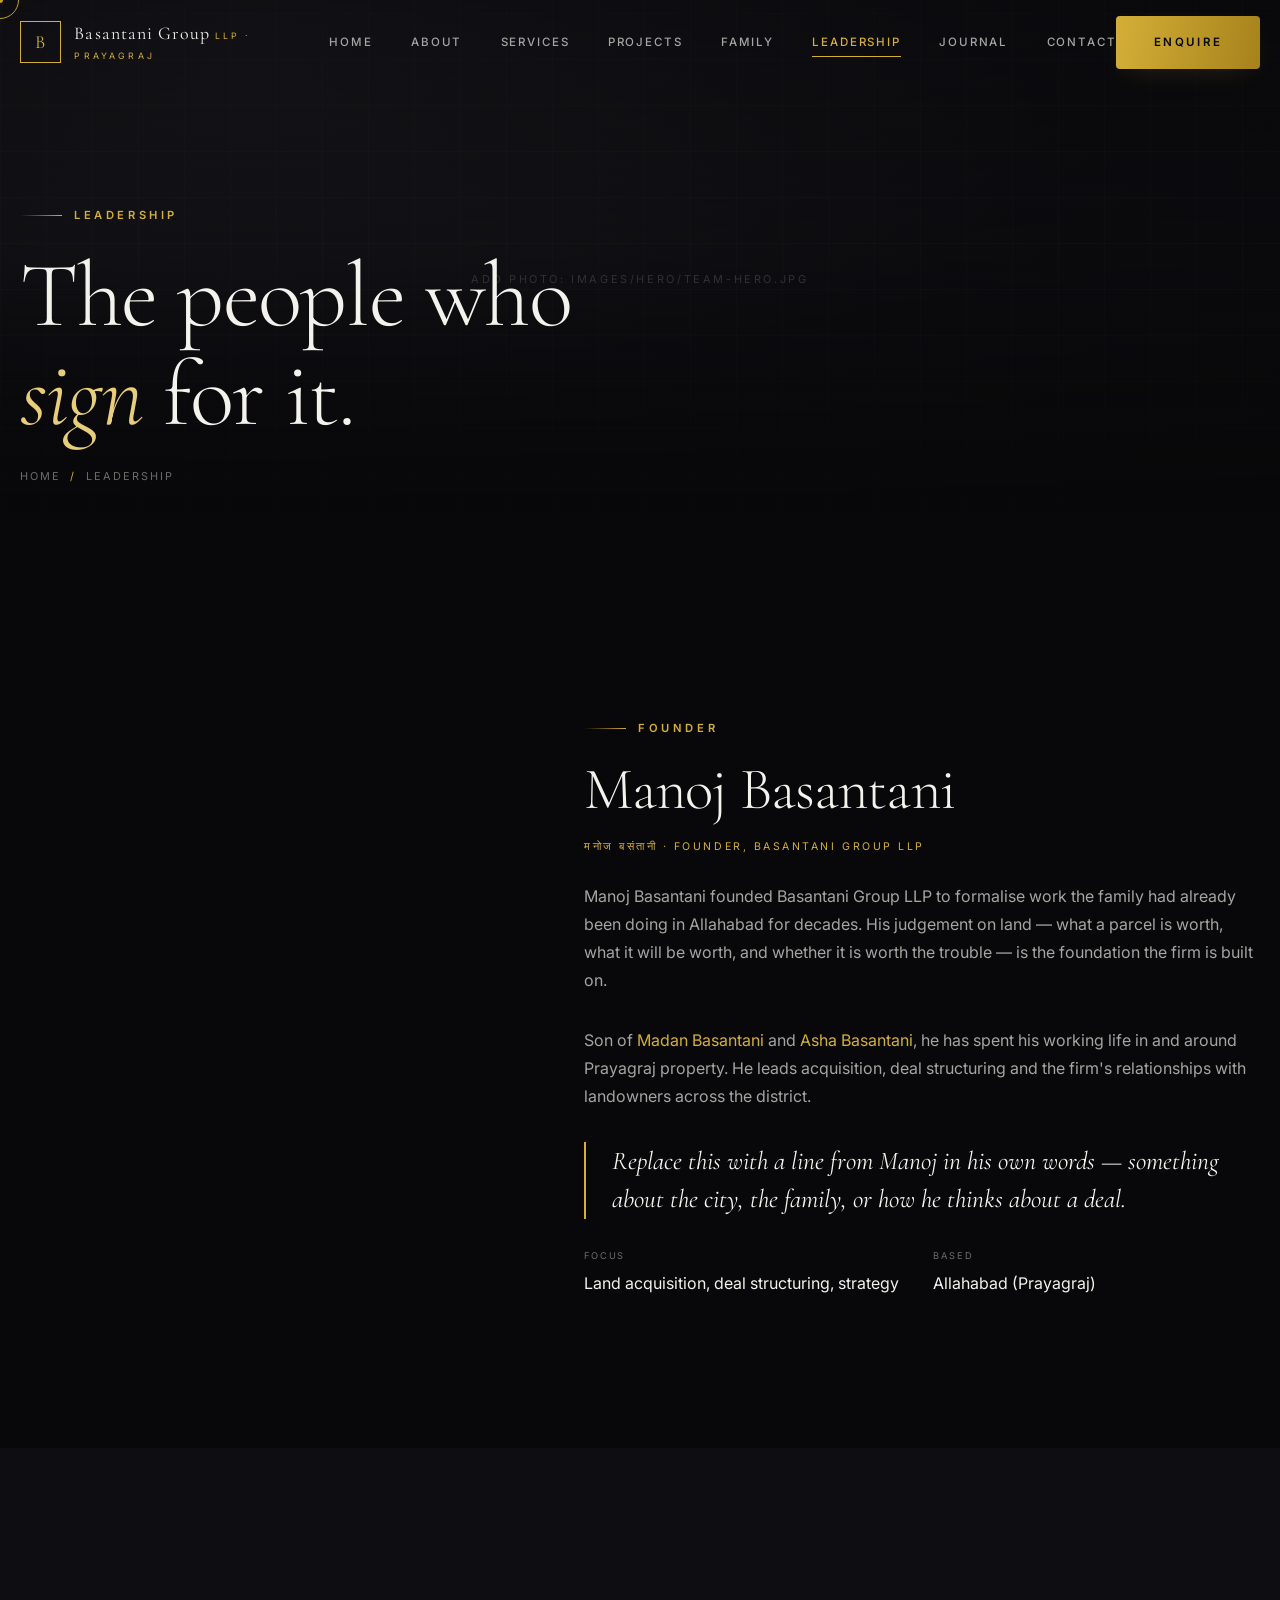
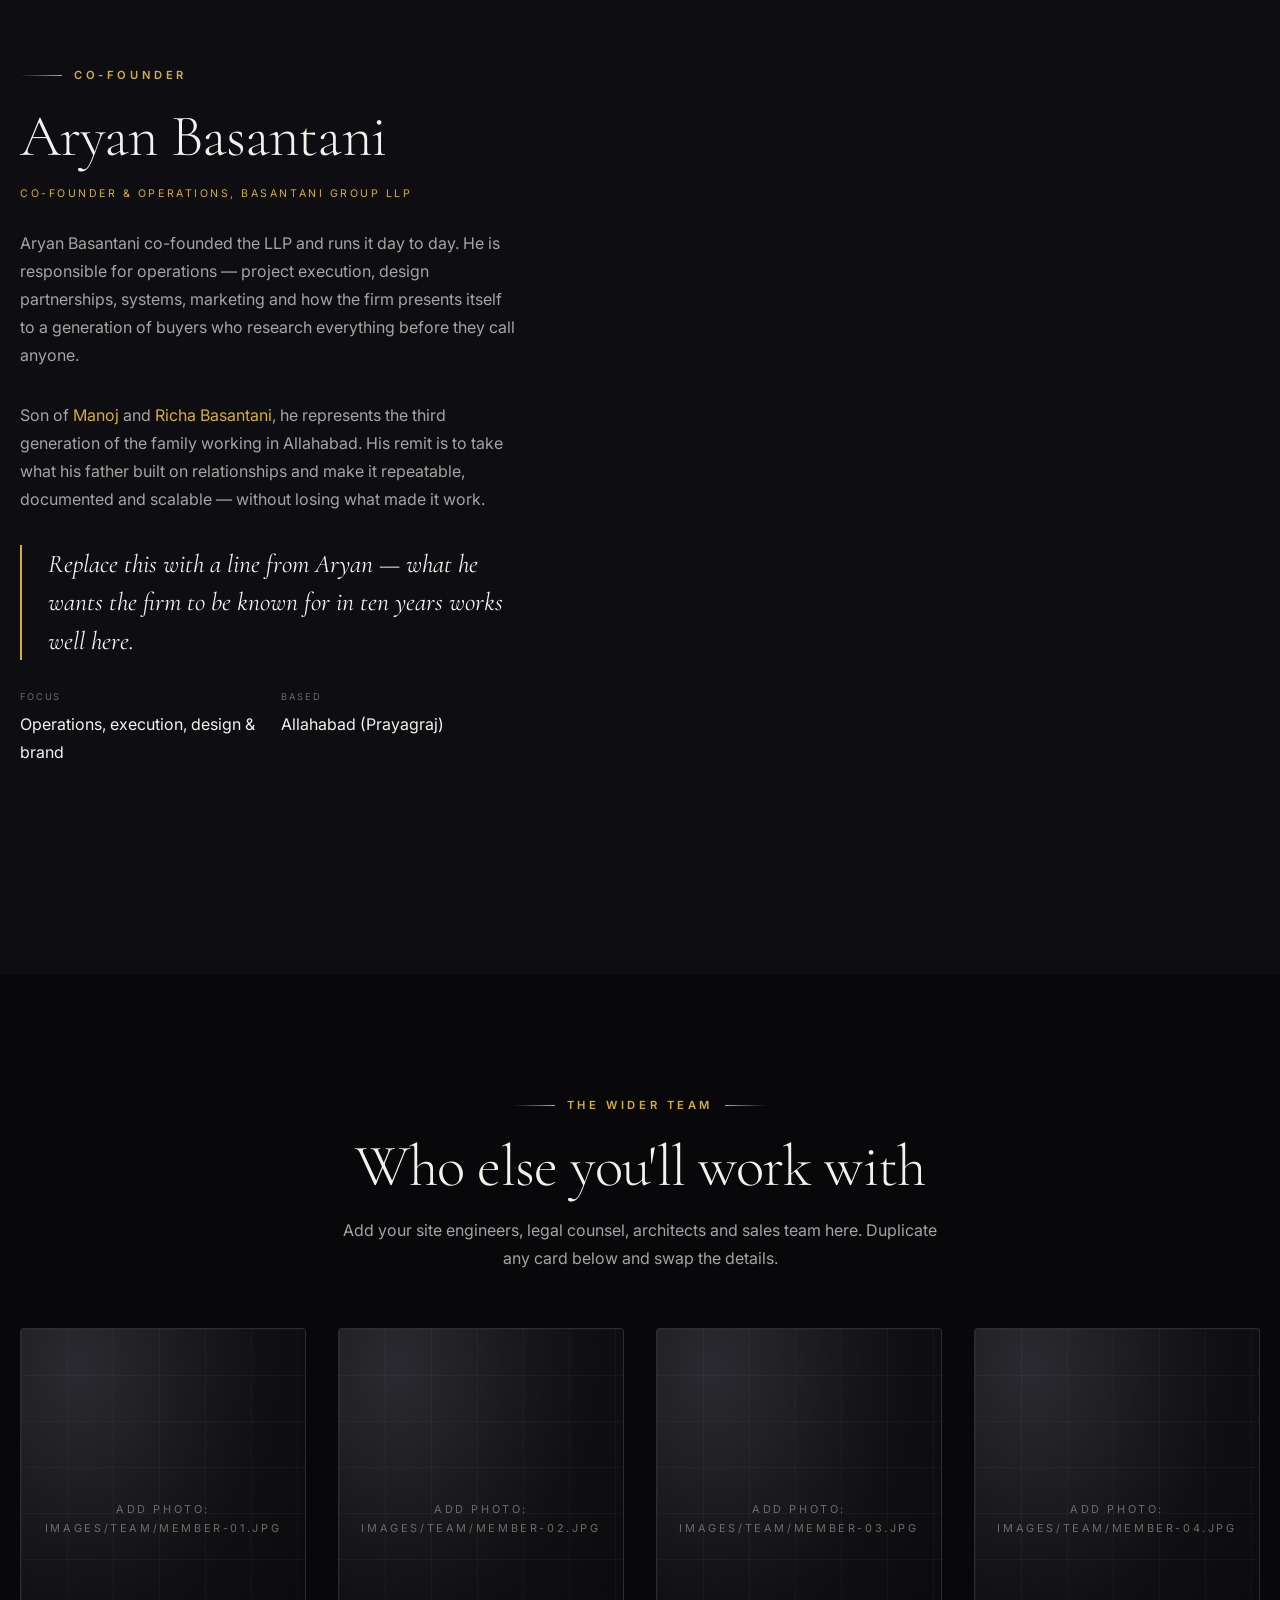
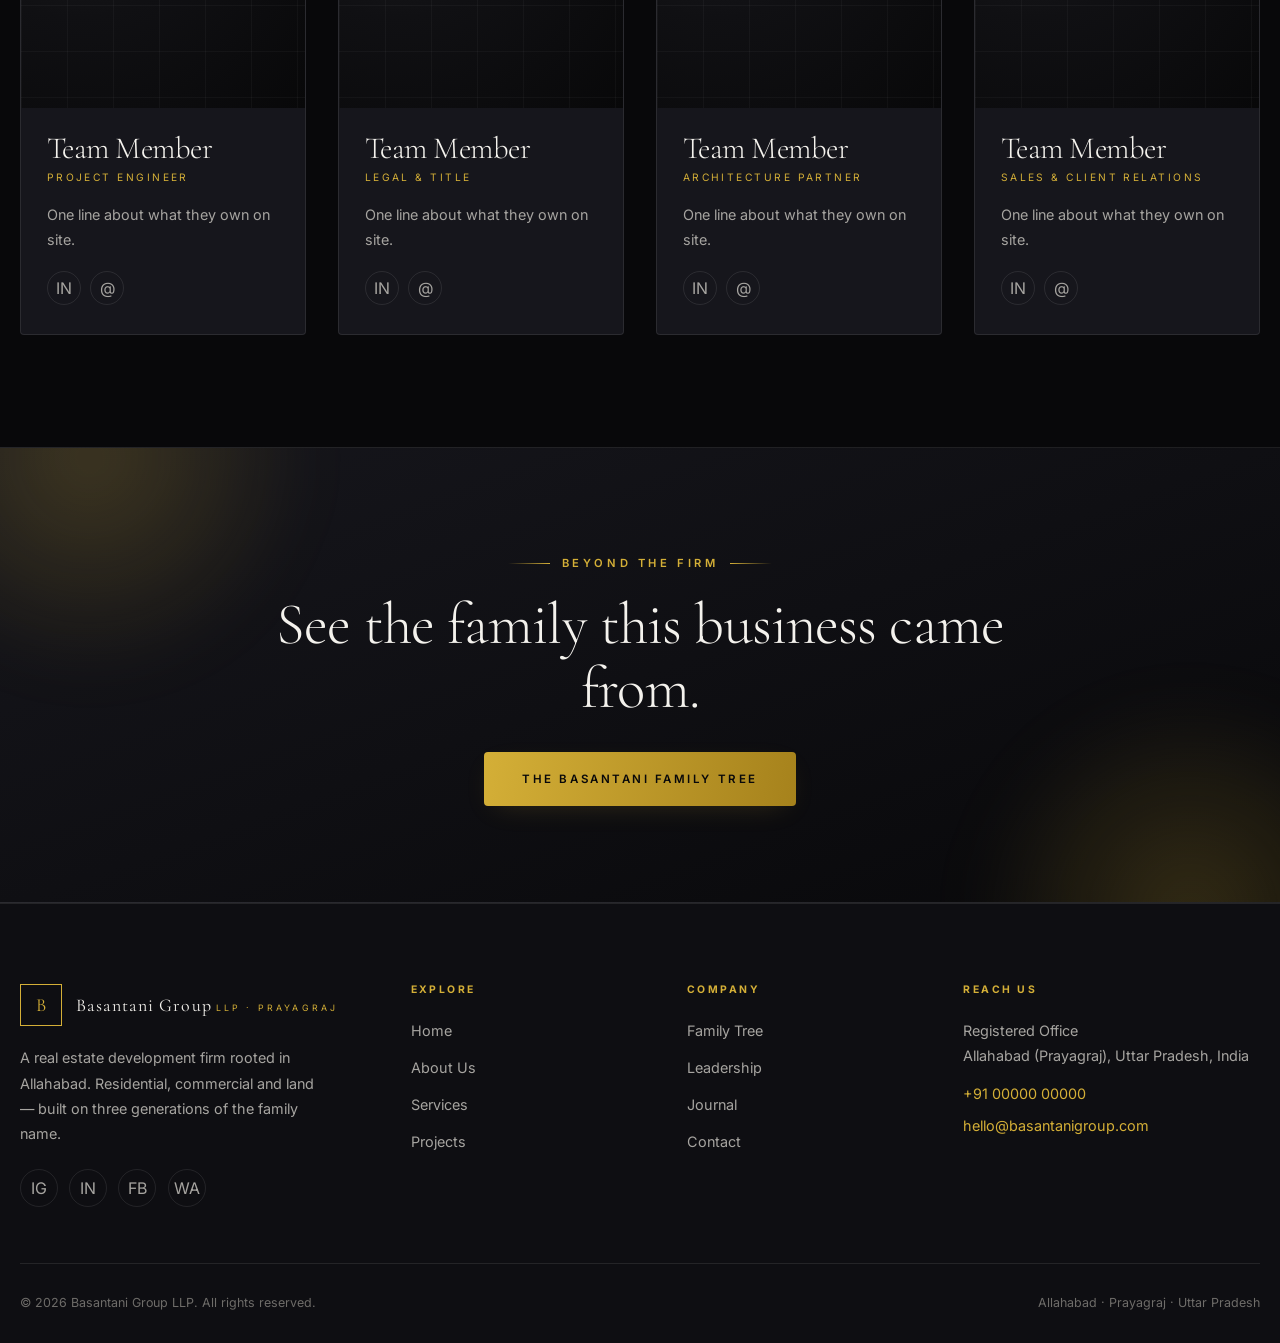
==== team.html @ 810802f4 "Basantani Group LLP website — initial build 8 pages (home, about, services, projects, family tree, l" ====
<!DOCTYPE html>
<html lang="en">
<head>
<meta charset="UTF-8">
<meta name="viewport" content="width=device-width, initial-scale=1.0">
<title>Leadership — Basantani Group LLP</title>
<meta name="description" content="Manoj Basantani, Founder, and Aryan Basantani, Co-Founder, lead Basantani Group LLP in Allahabad (Prayagraj).">
<link rel="preconnect" href="https://fonts.googleapis.com">
<link rel="preconnect" href="https://fonts.gstatic.com" crossorigin>
<link href="https://fonts.googleapis.com/css2?family=Cormorant+Garamond:ital,wght@0,300;0,400;0,500;1,300;1,400&family=Inter:wght@300;400;500;600;700&display=swap" rel="stylesheet">
<link rel="stylesheet" href="css/style.css">
<script src="js/img-fallback.js"></script>
</head>
<body>

<div id="preloader">
  <div class="preloader-inner">
    <div class="preloader-mark">BASANTANI</div>
    <div class="preloader-bar"><span></span></div>
    <div class="preloader-pct">000</div>
  </div>
</div>

<div id="scroll-progress"></div>

<header class="nav">
  <div class="nav-inner">
    <a href="index.html" class="logo">
      <span class="logo-mark">B</span>
      <span class="logo-text">
        <span class="logo-name">Basantani Group</span>
        <span class="logo-sub">LLP &middot; Prayagraj</span>
      </span>
    </a>
    <nav class="nav-links">
      <a href="index.html">Home</a>
      <a href="about.html">About</a>
      <a href="services.html">Services</a>
      <a href="projects.html">Projects</a>
      <a href="family.html">Family</a>
      <a href="team.html">Leadership</a>
      <a href="journal.html">Journal</a>
      <a href="contact.html">Contact</a>
    </nav>
    <a href="contact.html" class="btn btn-primary nav-cta">Enquire</a>
    <div class="burger" aria-label="Menu"><span></span><span></span><span></span></div>
  </div>
</header>

<div class="mobile-menu">
  <a href="index.html">Home</a>
  <a href="about.html">About</a>
  <a href="services.html">Services</a>
  <a href="projects.html">Projects</a>
  <a href="family.html">Family</a>
  <a href="team.html">Leadership</a>
  <a href="journal.html">Journal</a>
  <a href="contact.html">Contact</a>
  <div class="mm-contact">+91 00000 00000</div>
</div>

<main>

<section class="page-hero">
  <div class="hero-bg" data-parallax="0.16">
    <img src="images/hero/team-hero.jpg" alt="Basantani Group leadership" onerror="imgFallback(this)">
  </div>
  <div class="hero-overlay"></div>
  <div class="page-hero-content">
    <span class="eyebrow">Leadership</span>
    <h1>The people who<br><span class="serif-italic">sign</span> for it.</h1>
    <div class="breadcrumb">
      <a href="index.html">Home</a><span class="sep">/</span><span>Leadership</span>
    </div>
  </div>
</section>

<!-- ======================= FOUNDER — MANOJ ======================= -->
<section class="section">
  <div class="container">
    <div class="leader">
      <div class="leader-media" data-reveal="mask">
        <img src="images/team/manoj-basantani.jpg" alt="Manoj Basantani, Founder" onerror="imgFallback(this)">
      </div>
      <div data-reveal="right">
        <span class="eyebrow">Founder</span>
        <h2 class="mb-sm">Manoj Basantani</h2>
        <p style="font-size:0.66rem;letter-spacing:0.24em;text-transform:uppercase;color:var(--gold);margin-bottom:1.6rem;">
          मनोज बसंतानी &middot; Founder, Basantani Group LLP
        </p>

        <p class="mb-md">
          Manoj Basantani founded Basantani Group LLP to formalise work the family had
          already been doing in Allahabad for decades. His judgement on land — what a
          parcel is worth, what it will be worth, and whether it is worth the trouble —
          is the foundation the firm is built on.
        </p>
        <p class="mb-md">
          Son of <span class="gold">Madan Basantani</span> and
          <span class="gold">Asha Basantani</span>, he has spent his working life in
          and around Prayagraj property. He leads acquisition, deal structuring and the
          firm's relationships with landowners across the district.
        </p>

        <blockquote class="leader-quote">
          Replace this with a line from Manoj in his own words — something about the
          city, the family, or how he thinks about a deal.
        </blockquote>

        <div class="grid grid-2" style="gap:1.4rem;">
          <div>
            <span class="k" style="display:block;font-size:0.58rem;letter-spacing:0.2em;text-transform:uppercase;color:var(--text-dim);margin-bottom:0.3rem;">Focus</span>
            <span style="color:var(--text);">Land acquisition, deal structuring, strategy</span>
          </div>
          <div>
            <span class="k" style="display:block;font-size:0.58rem;letter-spacing:0.2em;text-transform:uppercase;color:var(--text-dim);margin-bottom:0.3rem;">Based</span>
            <span style="color:var(--text);">Allahabad (Prayagraj)</span>
          </div>
        </div>
      </div>
    </div>
  </div>
</section>

<!-- ======================= CO-FOUNDER — ARYAN ======================= -->
<section class="section section-alt">
  <div class="container">
    <div class="leader reverse">
      <div class="leader-media" data-reveal="mask">
        <img src="images/team/aryan-basantani.jpg" alt="Aryan Basantani, Co-Founder" onerror="imgFallback(this)">
      </div>
      <div data-reveal="left">
        <span class="eyebrow">Co-Founder</span>
        <h2 class="mb-sm">Aryan Basantani</h2>
        <p style="font-size:0.66rem;letter-spacing:0.24em;text-transform:uppercase;color:var(--gold);margin-bottom:1.6rem;">
          Co-Founder &amp; Operations, Basantani Group LLP
        </p>

        <p class="mb-md">
          Aryan Basantani co-founded the LLP and runs it day to day. He is responsible
          for operations — project execution, design partnerships, systems, marketing
          and how the firm presents itself to a generation of buyers who research
          everything before they call anyone.
        </p>
        <p class="mb-md">
          Son of <span class="gold">Manoj</span> and <span class="gold">Richa
          Basantani</span>, he represents the third generation of the family working in
          Allahabad. His remit is to take what his father built on relationships and
          make it repeatable, documented and scalable — without losing what made it
          work.
        </p>

        <blockquote class="leader-quote">
          Replace this with a line from Aryan — what he wants the firm to be known for
          in ten years works well here.
        </blockquote>

        <div class="grid grid-2" style="gap:1.4rem;">
          <div>
            <span class="k" style="display:block;font-size:0.58rem;letter-spacing:0.2em;text-transform:uppercase;color:var(--text-dim);margin-bottom:0.3rem;">Focus</span>
            <span style="color:var(--text);">Operations, execution, design &amp; brand</span>
          </div>
          <div>
            <span class="k" style="display:block;font-size:0.58rem;letter-spacing:0.2em;text-transform:uppercase;color:var(--text-dim);margin-bottom:0.3rem;">Based</span>
            <span style="color:var(--text);">Allahabad (Prayagraj)</span>
          </div>
        </div>
      </div>
    </div>
  </div>
</section>

<!-- ======================= EXTENDED TEAM ======================= -->
<section class="section">
  <div class="container">
    <div class="section-head center" data-reveal>
      <span class="eyebrow center">The Wider Team</span>
      <h2>Who else you'll work with</h2>
      <p>
        Add your site engineers, legal counsel, architects and sales team here. Duplicate
        any card below and swap the details.
      </p>
    </div>

    <div class="grid grid-4" data-stagger>

      <div class="team-card">
        <div class="team-media">
          <img src="images/team/member-01.jpg" alt="Team member" onerror="imgFallback(this)">
        </div>
        <div class="team-body">
          <h3>Team Member</h3>
          <div class="team-role">Project Engineer</div>
          <p>One line about what they own on site.</p>
          <div class="team-social"><a href="#">IN</a><a href="#">@</a></div>
        </div>
      </div>

      <div class="team-card">
        <div class="team-media">
          <img src="images/team/member-02.jpg" alt="Team member" onerror="imgFallback(this)">
        </div>
        <div class="team-body">
          <h3>Team Member</h3>
          <div class="team-role">Legal &amp; Title</div>
          <p>One line about what they own on site.</p>
          <div class="team-social"><a href="#">IN</a><a href="#">@</a></div>
        </div>
      </div>

      <div class="team-card">
        <div class="team-media">
          <img src="images/team/member-03.jpg" alt="Team member" onerror="imgFallback(this)">
        </div>
        <div class="team-body">
          <h3>Team Member</h3>
          <div class="team-role">Architecture Partner</div>
          <p>One line about what they own on site.</p>
          <div class="team-social"><a href="#">IN</a><a href="#">@</a></div>
        </div>
      </div>

      <div class="team-card">
        <div class="team-media">
          <img src="images/team/member-04.jpg" alt="Team member" onerror="imgFallback(this)">
        </div>
        <div class="team-body">
          <h3>Team Member</h3>
          <div class="team-role">Sales &amp; Client Relations</div>
          <p>One line about what they own on site.</p>
          <div class="team-social"><a href="#">IN</a><a href="#">@</a></div>
        </div>
      </div>

    </div>
  </div>
</section>

<section class="cta-band">
  <div class="container" data-reveal>
    <span class="eyebrow center">Beyond the Firm</span>
    <h2 class="maxw-780 mx-auto mb-md">See the family this business came from.</h2>
    <a href="family.html" class="btn btn-primary">The Basantani Family Tree</a>
  </div>
</section>

</main>

<footer class="footer">
  <div class="container">
    <div class="footer-grid">
      <div>
        <a href="index.html" class="logo mb-sm">
          <span class="logo-mark">B</span>
          <span class="logo-text">
            <span class="logo-name">Basantani Group</span>
            <span class="logo-sub">LLP &middot; Prayagraj</span>
          </span>
        </a>
        <p style="margin-top:1.2rem;max-width:34ch;">
          A real estate development firm rooted in Allahabad. Residential, commercial
          and land — built on three generations of the family name.
        </p>
        <div class="footer-socials">
          <a href="#" aria-label="Instagram">IG</a>
          <a href="#" aria-label="LinkedIn">IN</a>
          <a href="#" aria-label="Facebook">FB</a>
          <a href="#" aria-label="WhatsApp">WA</a>
        </div>
      </div>
      <div>
        <h5>Explore</h5>
        <div class="footer-links">
          <a href="index.html">Home</a>
          <a href="about.html">About Us</a>
          <a href="services.html">Services</a>
          <a href="projects.html">Projects</a>
        </div>
      </div>
      <div>
        <h5>Company</h5>
        <div class="footer-links">
          <a href="family.html">Family Tree</a>
          <a href="team.html">Leadership</a>
          <a href="journal.html">Journal</a>
          <a href="contact.html">Contact</a>
        </div>
      </div>
      <div>
        <h5>Reach Us</h5>
        <p style="margin-bottom:0.8rem;">
          Registered Office<br>
          Allahabad (Prayagraj), Uttar Pradesh, India
        </p>
        <p style="margin-bottom:0.4rem;"><a href="tel:+910000000000" class="gold">+91 00000 00000</a></p>
        <p><a href="mailto:hello@basantanigroup.com" class="gold">hello@basantanigroup.com</a></p>
      </div>
    </div>
    <div class="footer-bottom">
      <span>&copy; <span class="year">2026</span> Basantani Group LLP. All rights reserved.</span>
      <span>Allahabad &middot; Prayagraj &middot; Uttar Pradesh</span>
    </div>
  </div>
</footer>

<div id="to-top" aria-label="Back to top">&uarr;</div>
<script src="js/main.js"></script>
</body>
</html>
---- css/style.css ----
/* ==========================================================================
   BASANTANI GROUP LLP — Master Stylesheet
   Design language: Luxury dark + gold
   Author: built for Aryan Basantani
   --------------------------------------------------------------------------
   TABLE OF CONTENTS
   01. Design tokens (colours, type, spacing)
   02. Reset & base
   03. Typography
   04. Utility & layout helpers
   05. Buttons & links
   06. Preloader
   07. Cursor
   08. Scroll progress bar
   09. Navigation
   10. Hero sections
   11. Section headers
   12. Cards (project / service / value / blog)
   13. Stats & counters
   14. Timeline
   15. Team
   16. Family tree
   17. Testimonials
   18. Marquee
   19. Contact & forms
   20. Footer
   21. Lightbox
   22. Scroll reveal animations
   23. Keyframes
   24. Responsive
   ========================================================================== */

/* ==========================================================================
   01. DESIGN TOKENS
   Change these values to re-skin the entire website at once.
   ========================================================================== */
:root {
  /* Core palette */
  --ink:            #08080A;   /* deepest background */
  --ink-2:          #0E0E12;   /* alternating section background */
  --surface:        #16161C;   /* card background */
  --surface-2:      #1F1F27;   /* raised card background */
  --line:           rgba(255, 255, 255, 0.09);
  --line-strong:    rgba(212, 175, 55, 0.35);

  /* Gold accent ramp */
  --gold:           #D4AF37;
  --gold-soft:      #E8CE7A;
  --gold-deep:      #A6821C;
  --gold-glow:      rgba(212, 175, 55, 0.22);

  /* Text */
  --text:           #F4F2ED;
  --text-muted:     #A6A4A0;
  --text-dim:       #6E6C69;

  /* Type */
  --font-display: 'Cormorant Garamond', 'Playfair Display', Georgia, serif;
  --font-body:    'Inter', 'Helvetica Neue', Arial, sans-serif;

  /* Spacing scale */
  --space-xs: 0.5rem;
  --space-sm: 1rem;
  --space-md: 2rem;
  --space-lg: 4rem;
  --space-xl: 7rem;

  /* Layout */
  --container: 1280px;
  --radius: 4px;
  --radius-lg: 10px;

  /* Motion */
  --ease: cubic-bezier(0.22, 1, 0.36, 1);
  --ease-in-out: cubic-bezier(0.65, 0, 0.35, 1);
  --dur: 0.6s;

  --nav-h: 86px;
}

/* ==========================================================================
   02. RESET & BASE
   ========================================================================== */
*,
*::before,
*::after { box-sizing: border-box; }

* { margin: 0; padding: 0; }

html {
  scroll-behavior: smooth;
  -webkit-text-size-adjust: 100%;
}

body {
  background: var(--ink);
  color: var(--text);
  font-family: var(--font-body);
  font-size: 16px;
  line-height: 1.75;
  font-weight: 400;
  overflow-x: hidden;
  -webkit-font-smoothing: antialiased;
  -moz-osx-font-smoothing: grayscale;
}

body.no-scroll { overflow: hidden; }

img,
picture,
video,
svg { display: block; max-width: 100%; }

ul, ol { list-style: none; }

a { color: inherit; text-decoration: none; }

button,
input,
textarea,
select {
  font: inherit;
  color: inherit;
  background: none;
  border: none;
  outline: none;
}

::selection {
  background: var(--gold);
  color: var(--ink);
}

/* Custom scrollbar */
::-webkit-scrollbar { width: 10px; }
::-webkit-scrollbar-track { background: var(--ink); }
::-webkit-scrollbar-thumb {
  background: linear-gradient(var(--gold-deep), var(--gold));
  border-radius: 10px;
}
::-webkit-scrollbar-thumb:hover { background: var(--gold-soft); }

/* ==========================================================================
   03. TYPOGRAPHY
   ========================================================================== */
h1, h2, h3, h4, h5 {
  font-family: var(--font-display);
  font-weight: 300;
  line-height: 1.08;
  letter-spacing: -0.015em;
}

h1 { font-size: clamp(2.9rem, 7.2vw, 6.4rem); }
h2 { font-size: clamp(2.2rem, 4.6vw, 4rem); }
h3 { font-size: clamp(1.5rem, 2.4vw, 2.1rem); }
h4 { font-size: clamp(1.15rem, 1.6vw, 1.4rem); }

p { color: var(--text-muted); }

.lead {
  font-size: clamp(1.05rem, 1.5vw, 1.3rem);
  line-height: 1.85;
  color: var(--text-muted);
}

.eyebrow {
  display: inline-flex;
  align-items: center;
  gap: 0.75rem;
  font-family: var(--font-body);
  font-size: 0.7rem;
  font-weight: 600;
  letter-spacing: 0.32em;
  text-transform: uppercase;
  color: var(--gold);
  margin-bottom: 1.25rem;
}

.eyebrow::before {
  content: '';
  width: 42px;
  height: 1px;
  background: linear-gradient(90deg, transparent, var(--gold));
}

.eyebrow.center::after {
  content: '';
  width: 42px;
  height: 1px;
  background: linear-gradient(90deg, var(--gold), transparent);
}

.gold { color: var(--gold); }

.serif-italic {
  font-family: var(--font-display);
  font-style: italic;
  color: var(--gold-soft);
}

/* Gold gradient text */
.text-gradient {
  background: linear-gradient(100deg, var(--gold-soft), var(--gold), var(--gold-deep));
  -webkit-background-clip: text;
  background-clip: text;
  -webkit-text-fill-color: transparent;
}

/* ==========================================================================
   04. UTILITY & LAYOUT
   ========================================================================== */
.container {
  width: min(100% - 2.5rem, var(--container));
  margin-inline: auto;
}

.container-wide {
  width: min(100% - 2.5rem, 1600px);
  margin-inline: auto;
}

.section { padding: var(--space-xl) 0; }
.section-sm { padding: var(--space-lg) 0; }
.section-alt { background: var(--ink-2); }

.text-center { text-align: center; }
.mx-auto { margin-inline: auto; }
.mb-sm { margin-bottom: var(--space-sm); }
.mb-md { margin-bottom: var(--space-md); }
.mb-lg { margin-bottom: var(--space-lg); }
.mt-md { margin-top: var(--space-md); }
.maxw-680 { max-width: 680px; }
.maxw-780 { max-width: 780px; }

.grid { display: grid; gap: 2rem; }
.grid-2 { grid-template-columns: repeat(2, 1fr); }
.grid-3 { grid-template-columns: repeat(3, 1fr); }
.grid-4 { grid-template-columns: repeat(4, 1fr); }

.flex { display: flex; }
.items-center { align-items: center; }
.justify-between { justify-content: space-between; }
.gap-sm { gap: var(--space-sm); }
.gap-md { gap: var(--space-md); }
.wrap { flex-wrap: wrap; }

.divider {
  height: 1px;
  background: linear-gradient(90deg, transparent, var(--line-strong), transparent);
  border: 0;
  margin: var(--space-lg) 0;
}

/* Decorative gold ornament */
.ornament {
  display: flex;
  align-items: center;
  justify-content: center;
  gap: 0.75rem;
  margin: 1.5rem 0;
}
.ornament::before,
.ornament::after {
  content: '';
  height: 1px;
  width: 60px;
  background: linear-gradient(90deg, transparent, var(--gold));
}
.ornament::after { background: linear-gradient(90deg, var(--gold), transparent); }
.ornament span {
  width: 6px;
  height: 6px;
  transform: rotate(45deg);
  background: var(--gold);
}

/* ==========================================================================
   05. BUTTONS
   ========================================================================== */
.btn {
  position: relative;
  display: inline-flex;
  align-items: center;
  justify-content: center;
  gap: 0.7rem;
  padding: 1.05rem 2.4rem;
  font-size: 0.72rem;
  font-weight: 600;
  letter-spacing: 0.22em;
  text-transform: uppercase;
  border-radius: var(--radius);
  cursor: pointer;
  overflow: hidden;
  transition: color 0.45s var(--ease), border-color 0.45s var(--ease),
              transform 0.45s var(--ease), box-shadow 0.45s var(--ease);
  z-index: 0;
}

.btn::before {
  content: '';
  position: absolute;
  inset: 0;
  z-index: -1;
  transform: translateY(101%);
  transition: transform 0.5s var(--ease);
}

.btn:hover { transform: translateY(-3px); }
.btn:hover::before { transform: translateY(0); }
.btn:active { transform: translateY(-1px); }

/* Primary — solid gold */
.btn-primary {
  background: linear-gradient(100deg, var(--gold), var(--gold-deep));
  color: var(--ink);
  box-shadow: 0 8px 30px -12px var(--gold-glow);
}
.btn-primary::before { background: var(--text); }
.btn-primary:hover {
  color: var(--ink);
  box-shadow: 0 16px 40px -12px var(--gold-glow);
}

/* Ghost — outlined */
.btn-ghost {
  border: 1px solid var(--line-strong);
  color: var(--text);
}
.btn-ghost::before {
  background: linear-gradient(100deg, var(--gold), var(--gold-deep));
}
.btn-ghost:hover {
  color: var(--ink);
  border-color: var(--gold);
}

/* Text link with animated underline */
.link-underline {
  position: relative;
  display: inline-flex;
  align-items: center;
  gap: 0.6rem;
  font-size: 0.74rem;
  font-weight: 600;
  letter-spacing: 0.2em;
  text-transform: uppercase;
  color: var(--gold);
  padding-bottom: 4px;
}
.link-underline::after {
  content: '';
  position: absolute;
  left: 0;
  bottom: 0;
  width: 100%;
  height: 1px;
  background: var(--gold);
  transform: scaleX(0);
  transform-origin: right;
  transition: transform 0.5s var(--ease);
}
.link-underline:hover::after {
  transform: scaleX(1);
  transform-origin: left;
}
.link-underline .arrow { transition: transform 0.4s var(--ease); }
.link-underline:hover .arrow { transform: translateX(6px); }

/* ==========================================================================
   06. PRELOADER
   ========================================================================== */
#preloader {
  position: fixed;
  inset: 0;
  z-index: 10000;
  display: grid;
  place-items: center;
  background: var(--ink);
  transition: opacity 0.8s var(--ease), visibility 0.8s var(--ease);
}
#preloader.done {
  opacity: 0;
  visibility: hidden;
  pointer-events: none;
}
.preloader-inner { text-align: center; }
.preloader-mark {
  font-family: var(--font-display);
  font-size: clamp(2.4rem, 6vw, 4.2rem);
  letter-spacing: 0.16em;
  color: var(--gold);
  margin-bottom: 1.5rem;
  animation: fadeUp 1s var(--ease) both;
}
.preloader-bar {
  width: min(280px, 60vw);
  height: 2px;
  background: var(--line);
  overflow: hidden;
  margin-inline: auto;
}
.preloader-bar span {
  display: block;
  height: 100%;
  width: 0%;
  background: linear-gradient(90deg, var(--gold-deep), var(--gold-soft));
  transition: width 0.3s linear;
}
.preloader-pct {
  margin-top: 1rem;
  font-size: 0.7rem;
  letter-spacing: 0.3em;
  color: var(--text-dim);
}

/* ==========================================================================
   07. CUSTOM CURSOR (desktop only)
   ========================================================================== */
.cursor-dot,
.cursor-ring {
  position: fixed;
  top: 0;
  left: 0;
  border-radius: 50%;
  pointer-events: none;
  z-index: 9999;
  mix-blend-mode: difference;
}
.cursor-dot {
  width: 6px;
  height: 6px;
  background: var(--gold);
  transform: translate(-50%, -50%);
}
.cursor-ring {
  width: 38px;
  height: 38px;
  border: 1px solid var(--gold);
  transform: translate(-50%, -50%);
  transition: width 0.35s var(--ease), height 0.35s var(--ease),
              opacity 0.35s var(--ease), background 0.35s var(--ease);
}
.cursor-ring.grow {
  width: 74px;
  height: 74px;
  background: var(--gold-glow);
}
@media (max-width: 1024px), (pointer: coarse) {
  .cursor-dot, .cursor-ring { display: none !important; }
}

/* ==========================================================================
   08. SCROLL PROGRESS
   ========================================================================== */
#scroll-progress {
  position: fixed;
  top: 0;
  left: 0;
  height: 2px;
  width: 0%;
  background: linear-gradient(90deg, var(--gold-deep), var(--gold-soft));
  z-index: 9998;
  transition: width 0.1s linear;
}

/* ==========================================================================
   09. NAVIGATION
   ========================================================================== */
.nav {
  position: fixed;
  top: 0;
  left: 0;
  width: 100%;
  height: var(--nav-h);
  z-index: 900;
  display: flex;
  align-items: center;
  transition: background 0.5s var(--ease), height 0.5s var(--ease),
              border-color 0.5s var(--ease), backdrop-filter 0.5s var(--ease);
  border-bottom: 1px solid transparent;
}
.nav.scrolled {
  height: 70px;
  background: rgba(8, 8, 10, 0.86);
  backdrop-filter: blur(18px);
  -webkit-backdrop-filter: blur(18px);
  border-bottom-color: var(--line);
}
.nav-inner {
  width: min(100% - 2.5rem, 1600px);
  margin-inline: auto;
  display: flex;
  align-items: center;
  justify-content: space-between;
}

/* Logo */
.logo {
  display: flex;
  align-items: center;
  gap: 0.85rem;
}
.logo-mark {
  width: 42px;
  height: 42px;
  display: grid;
  place-items: center;
  border: 1px solid var(--gold);
  color: var(--gold);
  font-family: var(--font-display);
  font-size: 1.15rem;
  letter-spacing: 0.02em;
  transition: background 0.45s var(--ease), color 0.45s var(--ease),
              transform 0.6s var(--ease);
}
.logo:hover .logo-mark {
  background: var(--gold);
  color: var(--ink);
  transform: rotate(90deg);
}
.logo-text { line-height: 1.15; }
.logo-name {
  font-family: var(--font-display);
  font-size: 1.12rem;
  letter-spacing: 0.06em;
  color: var(--text);
}
.logo-sub {
  font-size: 0.55rem;
  letter-spacing: 0.36em;
  text-transform: uppercase;
  color: var(--gold);
}

/* Links */
.nav-links {
  display: flex;
  align-items: center;
  gap: 2.4rem;
}
.nav-links a {
  position: relative;
  font-size: 0.72rem;
  font-weight: 500;
  letter-spacing: 0.16em;
  text-transform: uppercase;
  color: var(--text-muted);
  padding: 4px 0;
  transition: color 0.35s var(--ease);
}
.nav-links a::after {
  content: '';
  position: absolute;
  left: 0;
  bottom: 0;
  width: 100%;
  height: 1px;
  background: var(--gold);
  transform: scaleX(0);
  transform-origin: right;
  transition: transform 0.45s var(--ease);
}
.nav-links a:hover,
.nav-links a.active { color: var(--gold); }
.nav-links a:hover::after,
.nav-links a.active::after {
  transform: scaleX(1);
  transform-origin: left;
}

.nav-cta { display: none; }
@media (min-width: 1180px) { .nav-cta { display: inline-flex; } }

/* Burger */
.burger {
  display: none;
  flex-direction: column;
  justify-content: center;
  gap: 6px;
  width: 44px;
  height: 44px;
  cursor: pointer;
  z-index: 950;
}
.burger span {
  display: block;
  height: 1.5px;
  width: 26px;
  background: var(--text);
  transition: transform 0.45s var(--ease), opacity 0.3s var(--ease),
              width 0.45s var(--ease);
}
.burger span:nth-child(2) { width: 18px; margin-left: auto; }
.burger.open span:nth-child(1) { transform: translateY(7.5px) rotate(45deg); }
.burger.open span:nth-child(2) { opacity: 0; }
.burger.open span:nth-child(3) { transform: translateY(-7.5px) rotate(-45deg); width: 26px; }

/* Mobile menu overlay */
.mobile-menu {
  position: fixed;
  inset: 0;
  z-index: 940;
  background: var(--ink);
  display: flex;
  flex-direction: column;
  justify-content: center;
  align-items: center;
  gap: 0.4rem;
  clip-path: circle(0% at calc(100% - 42px) 42px);
  transition: clip-path 0.75s var(--ease);
}
.mobile-menu.open { clip-path: circle(150% at calc(100% - 42px) 42px); }
.mobile-menu a {
  font-family: var(--font-display);
  font-size: clamp(1.8rem, 6vw, 2.8rem);
  color: var(--text);
  opacity: 0;
  transform: translateY(28px);
  transition: opacity 0.5s var(--ease), transform 0.5s var(--ease), color 0.3s;
}
.mobile-menu.open a { opacity: 1; transform: translateY(0); }
.mobile-menu a:hover { color: var(--gold); }
.mobile-menu .mm-contact {
  margin-top: 2rem;
  font-family: var(--font-body);
  font-size: 0.75rem;
  letter-spacing: 0.2em;
  text-transform: uppercase;
  color: var(--gold);
}

@media (max-width: 1024px) {
  .nav-links { display: none; }
  .burger { display: flex; }
}

/* ==========================================================================
   10. HERO
   ========================================================================== */
.hero {
  position: relative;
  min-height: 100vh;
  min-height: 100svh;
  display: flex;
  align-items: center;
  overflow: hidden;
  padding-top: var(--nav-h);
}
.hero-bg {
  position: absolute;
  inset: -8% 0 0 0;
  height: 116%;
  z-index: 0;
  will-change: transform;
}
.hero-bg img,
.hero-bg .img-fallback {
  width: 100%;
  height: 100%;
  object-fit: cover;
  animation: slowZoom 22s var(--ease-in-out) infinite alternate;
}
.hero-overlay {
  position: absolute;
  inset: 0;
  z-index: 1;
  background:
    linear-gradient(to right, rgba(8,8,10,0.94) 0%, rgba(8,8,10,0.72) 45%, rgba(8,8,10,0.35) 100%),
    linear-gradient(to top, var(--ink) 2%, transparent 55%);
}
.hero-content {
  position: relative;
  z-index: 2;
  width: min(100% - 2.5rem, 1600px);
  margin-inline: auto;
  padding: 4rem 0;
}
.hero-title { max-width: 15ch; margin-bottom: 1.75rem; }
.hero-sub { max-width: 52ch; margin-bottom: 2.75rem; }
.hero-actions { display: flex; flex-wrap: wrap; gap: 1rem; }

/* Line-by-line reveal for hero headline */
.reveal-line {
  display: block;
  overflow: hidden;
}
.reveal-line > span {
  display: block;
  transform: translateY(110%);
  animation: lineUp 1.1s var(--ease) forwards;
}
.reveal-line:nth-child(1) > span { animation-delay: 0.35s; }
.reveal-line:nth-child(2) > span { animation-delay: 0.5s; }
.reveal-line:nth-child(3) > span { animation-delay: 0.65s; }

/* Scroll cue */
.scroll-cue {
  position: absolute;
  bottom: 2.4rem;
  left: 50%;
  transform: translateX(-50%);
  z-index: 3;
  display: flex;
  flex-direction: column;
  align-items: center;
  gap: 0.8rem;
  font-size: 0.6rem;
  letter-spacing: 0.34em;
  text-transform: uppercase;
  color: var(--text-dim);
}
.scroll-cue .bar {
  width: 1px;
  height: 56px;
  background: linear-gradient(var(--gold), transparent);
  position: relative;
  overflow: hidden;
}
.scroll-cue .bar::after {
  content: '';
  position: absolute;
  top: -56px;
  left: 0;
  width: 100%;
  height: 56px;
  background: var(--gold-soft);
  animation: scrollDot 2.2s var(--ease-in-out) infinite;
}

/* Page hero (inner pages) */
.page-hero {
  position: relative;
  min-height: 62vh;
  display: flex;
  align-items: flex-end;
  overflow: hidden;
  padding: calc(var(--nav-h) + 4rem) 0 4.5rem;
}
.page-hero .hero-bg { inset: -6% 0 0 0; height: 112%; }
.page-hero .hero-overlay {
  background:
    linear-gradient(to top, var(--ink) 4%, rgba(8,8,10,0.55) 55%, rgba(8,8,10,0.75) 100%);
}
.page-hero-content {
  position: relative;
  z-index: 2;
  width: min(100% - 2.5rem, var(--container));
  margin-inline: auto;
}
.breadcrumb {
  display: flex;
  gap: 0.6rem;
  font-size: 0.68rem;
  letter-spacing: 0.18em;
  text-transform: uppercase;
  color: var(--text-dim);
  margin-top: 1.4rem;
}
.breadcrumb a:hover { color: var(--gold); }
.breadcrumb .sep { color: var(--gold); }

/* Image placeholder fallback — shows until real photos are dropped in */
.img-fallback {
  width: 100%;
  height: 100%;
  display: grid;
  place-items: center;
  text-align: center;
  background:
    radial-gradient(120% 120% at 20% 10%, #2a2a33 0%, #101014 55%, #08080A 100%);
  color: var(--text-dim);
  font-size: 0.68rem;
  letter-spacing: 0.24em;
  text-transform: uppercase;
  position: relative;
}
.img-fallback::after {
  content: '';
  position: absolute;
  inset: 0;
  background-image:
    linear-gradient(var(--line) 1px, transparent 1px),
    linear-gradient(90deg, var(--line) 1px, transparent 1px);
  background-size: 46px 46px;
  opacity: 0.4;
}
.img-fallback span { position: relative; z-index: 1; padding: 0 1rem; }

/* ==========================================================================
   11. SECTION HEADER
   ========================================================================== */
.section-head { margin-bottom: 3.5rem; }
.section-head.center { text-align: center; }
.section-head.center .eyebrow { justify-content: center; }
.section-head h2 { margin-bottom: 1.1rem; }
.section-head p { max-width: 62ch; }
.section-head.center p { margin-inline: auto; }

.split-head {
  display: flex;
  align-items: flex-end;
  justify-content: space-between;
  gap: 2rem;
  flex-wrap: wrap;
  margin-bottom: 3.5rem;
}

/* Big watermark number/word behind sections */
.watermark {
  position: absolute;
  font-family: var(--font-display);
  font-size: clamp(8rem, 22vw, 20rem);
  line-height: 1;
  color: rgba(255,255,255,0.022);
  pointer-events: none;
  user-select: none;
  z-index: 0;
}

/* ==========================================================================
   12. CARDS
   ========================================================================== */

/* --- Project card --- */
.project-card {
  position: relative;
  display: block;
  overflow: hidden;
  border-radius: var(--radius);
  background: var(--surface);
  border: 1px solid var(--line);
  transition: border-color 0.5s var(--ease), transform 0.6s var(--ease),
              box-shadow 0.6s var(--ease);
}
.project-card:hover {
  border-color: var(--line-strong);
  transform: translateY(-8px);
  box-shadow: 0 30px 60px -30px rgba(0,0,0,0.9);
}
.project-media {
  position: relative;
  aspect-ratio: 4 / 3;
  overflow: hidden;
}
.project-media img,
.project-media .img-fallback {
  width: 100%;
  height: 100%;
  object-fit: cover;
  transition: transform 1s var(--ease), filter 0.7s var(--ease);
}
.project-card:hover .project-media img,
.project-card:hover .project-media .img-fallback {
  transform: scale(1.08);
  filter: brightness(0.75);
}
.project-status {
  position: absolute;
  top: 1rem;
  left: 1rem;
  z-index: 2;
  padding: 0.35rem 0.9rem;
  font-size: 0.6rem;
  font-weight: 600;
  letter-spacing: 0.2em;
  text-transform: uppercase;
  background: rgba(8,8,10,0.72);
  backdrop-filter: blur(8px);
  border: 1px solid var(--line-strong);
  color: var(--gold);
  border-radius: 100px;
}
.project-status.completed { color: #7ED6A5; border-color: rgba(126,214,165,0.35); }
.project-status.ongoing   { color: var(--gold); }
.project-status.upcoming  { color: #8AB4F8; border-color: rgba(138,180,248,0.35); }

.project-body { padding: 1.6rem 1.7rem 1.9rem; }
.project-loc {
  font-size: 0.64rem;
  letter-spacing: 0.22em;
  text-transform: uppercase;
  color: var(--gold);
  margin-bottom: 0.7rem;
}
.project-body h3 { margin-bottom: 0.6rem; }
.project-body p { font-size: 0.92rem; }
.project-meta {
  display: flex;
  flex-wrap: wrap;
  gap: 1.4rem;
  margin-top: 1.3rem;
  padding-top: 1.3rem;
  border-top: 1px solid var(--line);
}
.project-meta div { line-height: 1.3; }
.project-meta .k {
  display: block;
  font-size: 0.58rem;
  letter-spacing: 0.2em;
  text-transform: uppercase;
  color: var(--text-dim);
  margin-bottom: 0.25rem;
}
.project-meta .v { font-size: 0.9rem; color: var(--text); }

/* Featured wide project card */
.project-card.wide { grid-column: span 2; }
.project-card.wide .project-media { aspect-ratio: 16 / 9; }

/* Filter bar */
.filter-bar {
  display: flex;
  flex-wrap: wrap;
  gap: 0.6rem;
  margin-bottom: 3rem;
}
.filter-btn {
  padding: 0.65rem 1.5rem;
  font-size: 0.66rem;
  font-weight: 600;
  letter-spacing: 0.2em;
  text-transform: uppercase;
  border: 1px solid var(--line);
  border-radius: 100px;
  color: var(--text-muted);
  cursor: pointer;
  transition: all 0.4s var(--ease);
}
.filter-btn:hover { border-color: var(--line-strong); color: var(--text); }
.filter-btn.active {
  background: var(--gold);
  border-color: var(--gold);
  color: var(--ink);
}
.filter-hidden {
  opacity: 0;
  transform: scale(0.94);
  pointer-events: none;
  position: absolute;
  visibility: hidden;
}

/* --- Service card --- */
.service-card {
  position: relative;
  padding: 2.6rem 2rem;
  background: var(--surface);
  border: 1px solid var(--line);
  border-radius: var(--radius);
  overflow: hidden;
  transition: transform 0.6s var(--ease), border-color 0.5s var(--ease),
              background 0.5s var(--ease);
}
.service-card::before {
  content: '';
  position: absolute;
  top: 0; left: 0;
  width: 100%;
  height: 2px;
  background: linear-gradient(90deg, var(--gold), var(--gold-soft));
  transform: scaleX(0);
  transform-origin: left;
  transition: transform 0.6s var(--ease);
}
.service-card:hover {
  transform: translateY(-10px);
  border-color: var(--line-strong);
  background: var(--surface-2);
}
.service-card:hover::before { transform: scaleX(1); }
.service-num {
  font-family: var(--font-display);
  font-size: 3rem;
  line-height: 1;
  color: rgba(212,175,55,0.16);
  margin-bottom: 1.2rem;
  transition: color 0.5s var(--ease);
}
.service-card:hover .service-num { color: rgba(212,175,55,0.4); }
.service-card h3 { margin-bottom: 0.8rem; }
.service-card p { font-size: 0.93rem; }
.service-list {
  margin-top: 1.4rem;
  padding-top: 1.4rem;
  border-top: 1px solid var(--line);
  display: grid;
  gap: 0.55rem;
}
.service-list li {
  position: relative;
  padding-left: 1.3rem;
  font-size: 0.85rem;
  color: var(--text-muted);
}
.service-list li::before {
  content: '';
  position: absolute;
  left: 0;
  top: 0.62em;
  width: 5px;
  height: 5px;
  transform: rotate(45deg);
  background: var(--gold);
}

/* --- Value card (About) --- */
.value-card {
  padding: 2.2rem 1.9rem;
  border: 1px solid var(--line);
  border-radius: var(--radius);
  background: linear-gradient(160deg, var(--surface), transparent);
  transition: border-color 0.5s var(--ease), transform 0.5s var(--ease);
}
.value-card:hover { border-color: var(--line-strong); transform: translateY(-6px); }
.value-icon {
  width: 52px;
  height: 52px;
  display: grid;
  place-items: center;
  border: 1px solid var(--line-strong);
  border-radius: 50%;
  color: var(--gold);
  margin-bottom: 1.4rem;
  transition: background 0.5s var(--ease), color 0.5s var(--ease);
}
.value-card:hover .value-icon { background: var(--gold); color: var(--ink); }
.value-card h4 { margin-bottom: 0.6rem; }
.value-card p { font-size: 0.9rem; }

/* --- Blog card --- */
.blog-card {
  display: block;
  border: 1px solid var(--line);
  border-radius: var(--radius);
  overflow: hidden;
  background: var(--surface);
  transition: transform 0.6s var(--ease), border-color 0.5s var(--ease);
}
.blog-card:hover { transform: translateY(-8px); border-color: var(--line-strong); }
.blog-media { aspect-ratio: 16/10; overflow: hidden; }
.blog-media img,
.blog-media .img-fallback {
  width: 100%; height: 100%; object-fit: cover;
  transition: transform 1s var(--ease);
}
.blog-card:hover .blog-media img,
.blog-card:hover .blog-media .img-fallback { transform: scale(1.07); }
.blog-body { padding: 1.6rem 1.7rem 1.9rem; }
.blog-tag {
  display: inline-block;
  font-size: 0.6rem;
  letter-spacing: 0.2em;
  text-transform: uppercase;
  color: var(--gold);
  margin-bottom: 0.8rem;
}
.blog-body h3 { font-size: 1.35rem; margin-bottom: 0.7rem; }
.blog-body p { font-size: 0.9rem; }
.blog-date {
  margin-top: 1.2rem;
  font-size: 0.7rem;
  letter-spacing: 0.14em;
  color: var(--text-dim);
}

/* --- Image + text split block --- */
.split {
  display: grid;
  grid-template-columns: 1fr 1fr;
  gap: 4.5rem;
  align-items: center;
}
.split.reverse .split-media { order: 2; }
.split-media {
  position: relative;
  aspect-ratio: 4/5;
  overflow: hidden;
  border-radius: var(--radius);
}
.split-media img,
.split-media .img-fallback {
  width: 100%; height: 100%; object-fit: cover;
  transition: transform 1.2s var(--ease);
}
.split-media:hover img,
.split-media:hover .img-fallback { transform: scale(1.05); }
.split-media::after {
  content: '';
  position: absolute;
  inset: 14px;
  border: 1px solid rgba(212,175,55,0.28);
  pointer-events: none;
}
.split-media.tall { aspect-ratio: 3/4; }
.split-media.wide { aspect-ratio: 4/3; }

/* Floating badge over image */
.float-badge {
  position: absolute;
  right: -22px;
  bottom: 40px;
  z-index: 3;
  padding: 1.6rem 1.8rem;
  background: var(--gold);
  color: var(--ink);
  border-radius: var(--radius);
  box-shadow: 0 24px 50px -22px rgba(0,0,0,0.9);
  text-align: center;
}
.float-badge .n {
  font-family: var(--font-display);
  font-size: 2.6rem;
  line-height: 1;
  display: block;
}
.float-badge .l {
  font-size: 0.58rem;
  font-weight: 700;
  letter-spacing: 0.22em;
  text-transform: uppercase;
  opacity: 0.75;
}

/* ==========================================================================
   13. STATS & COUNTERS
   ========================================================================== */
.stats {
  display: grid;
  grid-template-columns: repeat(4, 1fr);
  border: 1px solid var(--line);
  border-radius: var(--radius);
  overflow: hidden;
  background: linear-gradient(160deg, var(--surface), transparent);
}
.stat {
  padding: 2.6rem 1.6rem;
  text-align: center;
  border-right: 1px solid var(--line);
  transition: background 0.5s var(--ease);
}
.stat:last-child { border-right: 0; }
.stat:hover { background: rgba(212,175,55,0.05); }
.stat-num {
  font-family: var(--font-display);
  font-size: clamp(2.6rem, 4.4vw, 3.9rem);
  line-height: 1;
  color: var(--gold);
  margin-bottom: 0.6rem;
}
.stat-label {
  font-size: 0.63rem;
  font-weight: 600;
  letter-spacing: 0.24em;
  text-transform: uppercase;
  color: var(--text-dim);
}

/* ==========================================================================
   14. TIMELINE
   ========================================================================== */
.timeline { position: relative; padding-left: 2.6rem; }
.timeline::before {
  content: '';
  position: absolute;
  left: 7px;
  top: 6px;
  bottom: 6px;
  width: 1px;
  background: linear-gradient(var(--gold), var(--line), transparent);
}
.tl-item {
  position: relative;
  padding-bottom: 3rem;
}
.tl-item:last-child { padding-bottom: 0; }
.tl-item::before {
  content: '';
  position: absolute;
  left: -2.6rem;
  top: 0.5rem;
  width: 15px;
  height: 15px;
  border-radius: 50%;
  border: 1px solid var(--gold);
  background: var(--ink);
  transition: background 0.4s var(--ease), box-shadow 0.4s var(--ease);
}
.tl-item:hover::before {
  background: var(--gold);
  box-shadow: 0 0 0 6px var(--gold-glow);
}
.tl-year {
  font-family: var(--font-display);
  font-size: 1.6rem;
  color: var(--gold);
  margin-bottom: 0.4rem;
}
.tl-item h4 { margin-bottom: 0.5rem; }
.tl-item p { font-size: 0.92rem; }

/* ==========================================================================
   15. TEAM
   ========================================================================== */
.team-card {
  position: relative;
  border: 1px solid var(--line);
  border-radius: var(--radius);
  overflow: hidden;
  background: var(--surface);
  transition: transform 0.6s var(--ease), border-color 0.5s var(--ease);
}
.team-card:hover { transform: translateY(-8px); border-color: var(--line-strong); }
.team-media { aspect-ratio: 3/4; overflow: hidden; position: relative; }
.team-media img,
.team-media .img-fallback {
  width: 100%; height: 100%; object-fit: cover;
  filter: grayscale(0.35);
  transition: transform 1s var(--ease), filter 0.7s var(--ease);
}
.team-card:hover .team-media img,
.team-card:hover .team-media .img-fallback {
  transform: scale(1.06);
  filter: grayscale(0);
}
.team-body { padding: 1.5rem 1.6rem 1.8rem; }
.team-body h3 { margin-bottom: 0.25rem; }
.team-role {
  font-size: 0.64rem;
  letter-spacing: 0.24em;
  text-transform: uppercase;
  color: var(--gold);
  margin-bottom: 0.9rem;
}
.team-body p { font-size: 0.9rem; }
.team-social {
  display: flex;
  gap: 0.6rem;
  margin-top: 1.2rem;
}
.team-social a {
  width: 34px; height: 34px;
  display: grid; place-items: center;
  border: 1px solid var(--line);
  border-radius: 50%;
  color: var(--text-muted);
  transition: all 0.4s var(--ease);
}
.team-social a:hover {
  background: var(--gold); color: var(--ink); border-color: var(--gold);
}

/* Leadership feature block */
.leader {
  display: grid;
  grid-template-columns: 0.85fr 1.15fr;
  gap: 4rem;
  align-items: center;
}
.leader.reverse .leader-media { order: 2; }
.leader-media {
  position: relative;
  aspect-ratio: 3/4;
  overflow: hidden;
  border-radius: var(--radius);
}
.leader-media img,
.leader-media .img-fallback { width:100%; height:100%; object-fit: cover; }
.leader-media::after {
  content: '';
  position: absolute;
  inset: 0;
  background: linear-gradient(to top, rgba(8,8,10,0.6), transparent 45%);
}
.leader-quote {
  font-family: var(--font-display);
  font-style: italic;
  font-size: clamp(1.3rem, 2vw, 1.75rem);
  line-height: 1.5;
  color: var(--text);
  padding-left: 1.6rem;
  border-left: 2px solid var(--gold);
  margin: 1.8rem 0;
}

/* ==========================================================================
   16. FAMILY TREE
   ========================================================================== */
.tree-wrap {
  position: relative;
  overflow-x: auto;
  padding: 2rem 0 3rem;
  -webkit-overflow-scrolling: touch;
}
.tree {
  position: relative;
  min-width: 940px;
  margin-inline: auto;
  width: fit-content;
}
.tree-gen {
  position: relative;
  display: flex;
  justify-content: center;
  gap: clamp(2rem, 5vw, 5rem);
  padding: 3.4rem 0;
}
.tree-gen-label {
  position: absolute;
  left: 0;
  top: 50%;
  transform: translateY(-50%) rotate(-90deg);
  transform-origin: left center;
  font-size: 0.58rem;
  letter-spacing: 0.32em;
  text-transform: uppercase;
  color: var(--text-dim);
  white-space: nowrap;
}

/* Couple grouping with a joining bar */
.couple {
  position: relative;
  display: flex;
  align-items: flex-start;
  gap: 2.4rem;
}
.couple::before {
  content: '';
  position: absolute;
  top: 62px;
  left: 25%;
  right: 25%;
  height: 1px;
  background: linear-gradient(90deg, transparent, var(--gold), transparent);
}
/* The founder's portrait is larger, so the marriage bar sits slightly lower */
.couple:has(.founder)::before { top: 74px; }

/* Node */
.node {
  position: relative;
  z-index: 2;
  width: 172px;
  text-align: center;
  cursor: pointer;
  transition: transform 0.5s var(--ease);
}
.node:hover { transform: translateY(-8px); }

.node-photo {
  position: relative;
  width: 124px;
  height: 124px;
  margin: 0 auto 1rem;
  border-radius: 50%;
  overflow: hidden;
  border: 2px solid var(--line);
  background: var(--surface);
  transition: border-color 0.5s var(--ease), box-shadow 0.5s var(--ease);
}
.node:hover .node-photo,
.node.is-open .node-photo {
  border-color: var(--gold);
  box-shadow: 0 0 0 6px var(--gold-glow), 0 18px 34px -18px rgba(0,0,0,0.9);
}
.node-photo img,
.node-photo .img-fallback {
  width: 100%; height: 100%; object-fit: cover;
  filter: grayscale(0.4);
  transition: transform 0.8s var(--ease), filter 0.6s var(--ease);
}
.node:hover .node-photo img,
.node:hover .node-photo .img-fallback { transform: scale(1.08); filter: grayscale(0); }
.node-photo .img-fallback {
  font-family: var(--font-display);
  font-size: 1.9rem;
  letter-spacing: 0.05em;
  color: var(--gold);
  text-transform: none;
}
.node-photo .img-fallback::after { background-size: 24px 24px; }

.node-name {
  font-family: var(--font-display);
  font-size: 1.16rem;
  line-height: 1.25;
  color: var(--text);
  margin-bottom: 0.3rem;
}
.node-role {
  font-size: 0.56rem;
  letter-spacing: 0.2em;
  text-transform: uppercase;
  color: var(--gold);
}
.node-hint {
  margin-top: 0.5rem;
  font-size: 0.58rem;
  letter-spacing: 0.14em;
  text-transform: uppercase;
  color: var(--text-dim);
  opacity: 0;
  transition: opacity 0.4s var(--ease);
}
.node:hover .node-hint { opacity: 1; }

/* Founder highlight */
.node.founder .node-photo {
  width: 148px; height: 148px;
  border-color: var(--gold);
}
.node.founder .node-photo::after {
  content: '';
  position: absolute;
  inset: -10px;
  border-radius: 50%;
  border: 1px solid rgba(212,175,55,0.3);
  animation: pulseRing 3.2s var(--ease-in-out) infinite;
}
.node.founder .node-name { font-size: 1.35rem; }

/* SVG connector layer */
.tree-lines {
  position: absolute;
  inset: 0;
  z-index: 1;
  pointer-events: none;
  overflow: visible;
}
.tree-lines path {
  fill: none;
  stroke: rgba(212,175,55,0.42);
  stroke-width: 1.2;
  stroke-dasharray: var(--len);
  stroke-dashoffset: var(--len);
}
.tree-lines.drawn path {
  animation: drawLine 1.4s var(--ease) forwards;
}
.tree-lines.drawn path:nth-child(2) { animation-delay: 0.12s; }
.tree-lines.drawn path:nth-child(3) { animation-delay: 0.24s; }
.tree-lines.drawn path:nth-child(4) { animation-delay: 0.36s; }
.tree-lines.drawn path:nth-child(5) { animation-delay: 0.48s; }
.tree-lines.drawn path:nth-child(6) { animation-delay: 0.60s; }

/* Bio panel */
.bio-panel {
  position: fixed;
  top: 0;
  right: 0;
  width: min(460px, 100%);
  height: 100%;
  z-index: 960;
  background: var(--ink-2);
  border-left: 1px solid var(--line-strong);
  transform: translateX(100%);
  transition: transform 0.7s var(--ease);
  overflow-y: auto;
  padding: 3.4rem 2.6rem;
}
.bio-panel.open { transform: translateX(0); }
.bio-backdrop {
  position: fixed;
  inset: 0;
  z-index: 955;
  background: rgba(0,0,0,0.68);
  backdrop-filter: blur(4px);
  opacity: 0;
  visibility: hidden;
  transition: opacity 0.6s var(--ease), visibility 0.6s var(--ease);
}
.bio-backdrop.open { opacity: 1; visibility: visible; }
.bio-close {
  position: absolute;
  top: 1.6rem; right: 1.8rem;
  width: 40px; height: 40px;
  display: grid; place-items: center;
  border: 1px solid var(--line);
  border-radius: 50%;
  color: var(--text-muted);
  cursor: pointer;
  transition: all 0.4s var(--ease);
}
.bio-close:hover { background: var(--gold); color: var(--ink); border-color: var(--gold); }
.bio-photo {
  width: 140px; height: 140px;
  border-radius: 50%;
  overflow: hidden;
  border: 2px solid var(--gold);
  margin-bottom: 1.6rem;
}
.bio-photo img,
.bio-photo .img-fallback { width:100%; height:100%; object-fit: cover; }
.bio-photo .img-fallback { font-family: var(--font-display); font-size: 2rem; color: var(--gold); }
#bio-name { margin-bottom: 0.4rem; }
#bio-role {
  font-size: 0.64rem; letter-spacing: 0.24em; text-transform: uppercase;
  color: var(--gold); margin-bottom: 1.6rem;
}
#bio-text { font-size: 0.95rem; }
.bio-facts {
  margin-top: 2rem;
  padding-top: 1.6rem;
  border-top: 1px solid var(--line);
  display: grid;
  gap: 1rem;
}
.bio-facts div .k {
  display: block;
  font-size: 0.58rem; letter-spacing: 0.2em; text-transform: uppercase;
  color: var(--text-dim); margin-bottom: 0.2rem;
}
.bio-facts div .v { color: var(--text); font-size: 0.95rem; }

/* Legend */
.tree-legend {
  display: flex;
  flex-wrap: wrap;
  justify-content: center;
  gap: 1.8rem;
  margin-top: 2rem;
  font-size: 0.66rem;
  letter-spacing: 0.14em;
  text-transform: uppercase;
  color: var(--text-dim);
}
.tree-legend span { display: inline-flex; align-items: center; gap: 0.55rem; }
.tree-legend i {
  width: 10px; height: 10px; border-radius: 50%;
  border: 1px solid var(--gold); display: inline-block;
}
.tree-legend i.solid { background: var(--gold); }

/* ==========================================================================
   17. TESTIMONIALS
   ========================================================================== */
.tst-wrap { position: relative; max-width: 900px; margin-inline: auto; text-align: center; }
.tst-slide {
  display: none;
  animation: fadeUp 0.8s var(--ease) both;
}
.tst-slide.active { display: block; }
.tst-quote {
  font-family: var(--font-display);
  font-style: italic;
  font-size: clamp(1.35rem, 2.6vw, 2.15rem);
  line-height: 1.55;
  color: var(--text);
  margin-bottom: 2rem;
}
.tst-author { font-size: 0.95rem; color: var(--gold); }
.tst-meta { font-size: 0.68rem; letter-spacing: 0.2em; text-transform: uppercase; color: var(--text-dim); }
.tst-dots { display: flex; justify-content: center; gap: 0.6rem; margin-top: 2.4rem; }
.tst-dot {
  width: 34px; height: 2px;
  background: var(--line);
  cursor: pointer;
  transition: background 0.4s var(--ease);
}
.tst-dot.active { background: var(--gold); }

/* ==========================================================================
   18. MARQUEE
   ========================================================================== */
.marquee {
  overflow: hidden;
  border-top: 1px solid var(--line);
  border-bottom: 1px solid var(--line);
  padding: 1.9rem 0;
  background: var(--ink-2);
}
.marquee-track {
  display: flex;
  gap: 3.4rem;
  width: max-content;
  animation: marquee 34s linear infinite;
}
.marquee:hover .marquee-track { animation-play-state: paused; }
.marquee-item {
  display: inline-flex;
  align-items: center;
  gap: 3.4rem;
  font-family: var(--font-display);
  font-size: clamp(1.5rem, 2.6vw, 2.3rem);
  color: var(--text-dim);
  white-space: nowrap;
}
.marquee-item i {
  width: 7px; height: 7px;
  transform: rotate(45deg);
  background: var(--gold);
  flex-shrink: 0;
}

/* ==========================================================================
   19. CONTACT & FORMS
   ========================================================================== */
.contact-grid {
  display: grid;
  grid-template-columns: 1fr 1.15fr;
  gap: 4.5rem;
}
.contact-item {
  display: flex;
  gap: 1.2rem;
  padding: 1.5rem 0;
  border-bottom: 1px solid var(--line);
}
.contact-item:last-child { border-bottom: 0; }
.contact-ico {
  flex-shrink: 0;
  width: 46px; height: 46px;
  display: grid; place-items: center;
  border: 1px solid var(--line-strong);
  border-radius: 50%;
  color: var(--gold);
  transition: background 0.45s var(--ease), color 0.45s var(--ease);
}
.contact-item:hover .contact-ico { background: var(--gold); color: var(--ink); }
.contact-item .k {
  font-size: 0.6rem; letter-spacing: 0.22em; text-transform: uppercase;
  color: var(--text-dim); margin-bottom: 0.25rem;
}
.contact-item .v { color: var(--text); font-size: 1rem; line-height: 1.5; }
.contact-item .v a:hover { color: var(--gold); }

.form-card {
  padding: 2.8rem;
  background: var(--surface);
  border: 1px solid var(--line);
  border-radius: var(--radius);
}
.form-row { display: grid; grid-template-columns: 1fr 1fr; gap: 1.4rem; }
.field { position: relative; margin-bottom: 1.6rem; }
.field label {
  display: block;
  font-size: 0.6rem;
  font-weight: 600;
  letter-spacing: 0.2em;
  text-transform: uppercase;
  color: var(--text-dim);
  margin-bottom: 0.6rem;
}
.field input,
.field textarea,
.field select {
  width: 100%;
  padding: 0.95rem 1rem;
  background: var(--ink);
  border: 1px solid var(--line);
  border-radius: var(--radius);
  color: var(--text);
  font-size: 0.95rem;
  transition: border-color 0.4s var(--ease), box-shadow 0.4s var(--ease);
}
.field select { cursor: pointer; }
.field select option { background: var(--ink); }
.field textarea { resize: vertical; min-height: 140px; }
.field input:focus,
.field textarea:focus,
.field select:focus {
  border-color: var(--gold);
  box-shadow: 0 0 0 3px var(--gold-glow);
}
.field input::placeholder,
.field textarea::placeholder { color: var(--text-dim); }
.field.error input,
.field.error textarea,
.field.error select { border-color: #E06C6C; }
.field .err {
  display: none;
  margin-top: 0.4rem;
  font-size: 0.72rem;
  color: #E06C6C;
}
.field.error .err { display: block; }

.form-note {
  margin-top: 1rem;
  font-size: 0.78rem;
  color: var(--text-dim);
}
.form-success {
  display: none;
  margin-top: 1.4rem;
  padding: 1rem 1.2rem;
  border: 1px solid rgba(126,214,165,0.4);
  border-radius: var(--radius);
  background: rgba(126,214,165,0.07);
  color: #7ED6A5;
  font-size: 0.9rem;
}
.form-success.show { display: block; animation: fadeUp 0.5s var(--ease) both; }

.map-embed {
  width: 100%;
  aspect-ratio: 21/9;
  border: 1px solid var(--line);
  border-radius: var(--radius);
  overflow: hidden;
  filter: grayscale(1) invert(0.92) contrast(0.86);
  transition: filter 0.7s var(--ease);
}
.map-embed:hover { filter: grayscale(0.2) invert(0.9) contrast(0.9); }
.map-embed iframe { width: 100%; height: 100%; border: 0; }

/* CTA band */
.cta-band {
  position: relative;
  overflow: hidden;
  padding: 6rem 0;
  text-align: center;
  background: linear-gradient(160deg, var(--surface), var(--ink));
  border-top: 1px solid var(--line);
  border-bottom: 1px solid var(--line);
}
.cta-band::before,
.cta-band::after {
  content: '';
  position: absolute;
  width: 460px; height: 460px;
  border-radius: 50%;
  background: radial-gradient(circle, var(--gold-glow), transparent 68%);
  filter: blur(30px);
}
.cta-band::before { top: -220px; left: -140px; }
.cta-band::after  { bottom: -240px; right: -140px; }
.cta-band .container { position: relative; z-index: 2; }

/* ==========================================================================
   20. FOOTER
   ========================================================================== */
.footer {
  background: var(--ink-2);
  padding: 5rem 0 0;
  border-top: 1px solid var(--line);
}
.footer-grid {
  display: grid;
  grid-template-columns: 1.5fr 1fr 1fr 1.3fr;
  gap: 3rem;
  padding-bottom: 3.5rem;
}
.footer h5 {
  font-family: var(--font-body);
  font-size: 0.65rem;
  font-weight: 700;
  letter-spacing: 0.24em;
  text-transform: uppercase;
  color: var(--gold);
  margin-bottom: 1.4rem;
}
.footer-links { display: grid; gap: 0.75rem; }
.footer-links a {
  font-size: 0.9rem;
  color: var(--text-muted);
  transition: color 0.35s var(--ease), padding-left 0.35s var(--ease);
}
.footer-links a:hover { color: var(--gold); padding-left: 6px; }
.footer p { font-size: 0.9rem; }
.footer-socials { display: flex; gap: 0.7rem; margin-top: 1.4rem; }
.footer-socials a {
  width: 38px; height: 38px;
  display: grid; place-items: center;
  border: 1px solid var(--line);
  border-radius: 50%;
  color: var(--text-muted);
  transition: all 0.4s var(--ease);
}
.footer-socials a:hover {
  background: var(--gold); color: var(--ink);
  border-color: var(--gold); transform: translateY(-3px);
}
.footer-bottom {
  display: flex;
  flex-wrap: wrap;
  gap: 1rem;
  justify-content: space-between;
  align-items: center;
  padding: 1.8rem 0;
  border-top: 1px solid var(--line);
  font-size: 0.78rem;
  color: var(--text-dim);
}
.footer-bottom a:hover { color: var(--gold); }

/* Back to top */
#to-top {
  position: fixed;
  right: 1.8rem; bottom: 1.8rem;
  z-index: 890;
  width: 48px; height: 48px;
  display: grid; place-items: center;
  border: 1px solid var(--line-strong);
  border-radius: 50%;
  background: rgba(8,8,10,0.8);
  backdrop-filter: blur(8px);
  color: var(--gold);
  cursor: pointer;
  opacity: 0;
  visibility: hidden;
  transform: translateY(14px);
  transition: all 0.5s var(--ease);
}
#to-top.show { opacity: 1; visibility: visible; transform: translateY(0); }
#to-top:hover { background: var(--gold); color: var(--ink); }

/* ==========================================================================
   21. LIGHTBOX
   ========================================================================== */
.lightbox {
  position: fixed;
  inset: 0;
  z-index: 980;
  display: grid;
  place-items: center;
  padding: 4vw;
  background: rgba(4,4,6,0.94);
  backdrop-filter: blur(6px);
  opacity: 0;
  visibility: hidden;
  transition: opacity 0.5s var(--ease), visibility 0.5s var(--ease);
}
.lightbox.open { opacity: 1; visibility: visible; }
.lightbox img,
.lightbox .img-fallback {
  max-width: 100%;
  max-height: 84vh;
  width: auto;
  object-fit: contain;
  border: 1px solid var(--line-strong);
  animation: zoomIn 0.5s var(--ease) both;
}
.lightbox .img-fallback { width: min(80vw, 900px); height: 60vh; }
.lightbox-cap {
  position: absolute;
  bottom: 5vh;
  left: 50%;
  transform: translateX(-50%);
  font-size: 0.8rem;
  letter-spacing: 0.16em;
  text-transform: uppercase;
  color: var(--text-muted);
}
.lightbox-close {
  position: absolute;
  top: 2.2rem; right: 2.4rem;
  width: 46px; height: 46px;
  display: grid; place-items: center;
  border: 1px solid var(--line);
  border-radius: 50%;
  color: var(--text);
  cursor: pointer;
  transition: all 0.4s var(--ease);
}
.lightbox-close:hover { background: var(--gold); color: var(--ink); border-color: var(--gold); }

/* Gallery strip */
.gallery {
  display: grid;
  grid-template-columns: repeat(4, 1fr);
  gap: 1rem;
}
.gallery-item {
  position: relative;
  aspect-ratio: 1;
  overflow: hidden;
  border-radius: var(--radius);
  cursor: pointer;
}
.gallery-item img,
.gallery-item .img-fallback {
  width: 100%; height: 100%; object-fit: cover;
  transition: transform 0.9s var(--ease), filter 0.6s var(--ease);
}
.gallery-item:hover img,
.gallery-item:hover .img-fallback { transform: scale(1.1); filter: brightness(0.7); }
.gallery-item::after {
  content: '+';
  position: absolute;
  inset: 0;
  display: grid;
  place-items: center;
  font-size: 2rem;
  font-weight: 200;
  color: var(--gold);
  opacity: 0;
  transition: opacity 0.5s var(--ease);
}
.gallery-item:hover::after { opacity: 1; }
.gallery-item.tall { grid-row: span 2; aspect-ratio: 1/2; }

/* ==========================================================================
   22. SCROLL REVEAL
   ========================================================================== */
[data-reveal] {
  opacity: 0;
  transform: translateY(38px);
  transition: opacity 0.9s var(--ease), transform 0.9s var(--ease);
  will-change: opacity, transform;
}
[data-reveal].in { opacity: 1; transform: translateY(0); }

[data-reveal="left"]  { transform: translateX(-48px); }
[data-reveal="right"] { transform: translateX(48px); }
[data-reveal="left"].in,
[data-reveal="right"].in { transform: translateX(0); }

[data-reveal="scale"] { transform: scale(0.94); }
[data-reveal="scale"].in { transform: scale(1); }

[data-reveal="mask"] {
  opacity: 1;
  transform: none;
  clip-path: inset(0 0 100% 0);
  transition: clip-path 1.1s var(--ease);
}
[data-reveal="mask"].in { clip-path: inset(0 0 0% 0); }

/* Stagger children */
[data-stagger] > * {
  opacity: 0;
  transform: translateY(34px);
  transition: opacity 0.85s var(--ease), transform 0.85s var(--ease);
}
[data-stagger].in > * { opacity: 1; transform: translateY(0); }
[data-stagger].in > *:nth-child(1) { transition-delay: 0.05s; }
[data-stagger].in > *:nth-child(2) { transition-delay: 0.15s; }
[data-stagger].in > *:nth-child(3) { transition-delay: 0.25s; }
[data-stagger].in > *:nth-child(4) { transition-delay: 0.35s; }
[data-stagger].in > *:nth-child(5) { transition-delay: 0.45s; }
[data-stagger].in > *:nth-child(6) { transition-delay: 0.55s; }
[data-stagger].in > *:nth-child(7) { transition-delay: 0.65s; }
[data-stagger].in > *:nth-child(8) { transition-delay: 0.75s; }

/* ==========================================================================
   23. KEYFRAMES
   ========================================================================== */
@keyframes fadeUp {
  from { opacity: 0; transform: translateY(26px); }
  to   { opacity: 1; transform: translateY(0); }
}
@keyframes lineUp {
  from { transform: translateY(110%); }
  to   { transform: translateY(0); }
}
@keyframes slowZoom {
  from { transform: scale(1); }
  to   { transform: scale(1.12); }
}
@keyframes scrollDot {
  0%   { top: -56px; }
  100% { top: 56px; }
}
@keyframes marquee {
  from { transform: translateX(0); }
  to   { transform: translateX(-50%); }
}
@keyframes pulseRing {
  0%   { transform: scale(1);    opacity: 0.9; }
  70%  { transform: scale(1.18); opacity: 0; }
  100% { transform: scale(1.18); opacity: 0; }
}
@keyframes drawLine {
  to { stroke-dashoffset: 0; }
}
@keyframes zoomIn {
  from { opacity: 0; transform: scale(0.94); }
  to   { opacity: 1; transform: scale(1); }
}

/* ==========================================================================
   24. RESPONSIVE
   ========================================================================== */
@media (max-width: 1180px) {
  .footer-grid { grid-template-columns: 1fr 1fr; }
}

@media (max-width: 1024px) {
  :root { --space-xl: 5rem; --nav-h: 74px; }
  .grid-4 { grid-template-columns: repeat(2, 1fr); }
  .grid-3 { grid-template-columns: repeat(2, 1fr); }
  .split, .leader, .contact-grid { grid-template-columns: 1fr; gap: 2.6rem; }
  .split.reverse .split-media,
  .leader.reverse .leader-media { order: 0; }
  .split-media, .leader-media { aspect-ratio: 4/3; }
  .stats { grid-template-columns: repeat(2, 1fr); }
  .stat:nth-child(2) { border-right: 0; }
  .stat:nth-child(1), .stat:nth-child(2) { border-bottom: 1px solid var(--line); }
  .project-card.wide { grid-column: span 1; }
  .gallery { grid-template-columns: repeat(3, 1fr); }
  .float-badge { right: 12px; bottom: 12px; padding: 1.1rem 1.3rem; }
  .float-badge .n { font-size: 2rem; }
}

@media (max-width: 720px) {
  :root { --space-xl: 4rem; --space-lg: 3rem; }
  body { font-size: 15px; }
  .grid-2, .grid-3, .grid-4 { grid-template-columns: 1fr; }
  .form-row { grid-template-columns: 1fr; }
  .form-card { padding: 1.8rem 1.4rem; }
  .stats { grid-template-columns: 1fr; }
  .stat { border-right: 0; border-bottom: 1px solid var(--line); }
  .stat:last-child { border-bottom: 0; }
  .gallery { grid-template-columns: repeat(2, 1fr); }
  .gallery-item.tall { grid-row: span 1; aspect-ratio: 1; }
  .footer-grid { grid-template-columns: 1fr; gap: 2.2rem; }
  .footer-bottom { flex-direction: column; text-align: center; }
  .hero { min-height: 92vh; }
  .page-hero { min-height: 52vh; }
  .bio-panel { padding: 3rem 1.6rem; }
  .marquee-item { font-size: 1.35rem; gap: 2rem; }
  .marquee-track { gap: 2rem; }
  #to-top { right: 1rem; bottom: 1rem; width: 42px; height: 42px; }
}

/* Reduced motion */
@media (prefers-reduced-motion: reduce) {
  *,
  *::before,
  *::after {
    animation-duration: 0.001ms !important;
    animation-iteration-count: 1 !important;
    transition-duration: 0.001ms !important;
    scroll-behavior: auto !important;
  }
  [data-reveal], [data-stagger] > * { opacity: 1 !important; transform: none !important; }
  [data-reveal="mask"] { clip-path: none !important; }
}

/* Print */
@media print {
  .nav, .footer, #to-top, #preloader, .cursor-dot, .cursor-ring,
  #scroll-progress, .scroll-cue { display: none !important; }
  body { background: #fff; color: #000; }
}
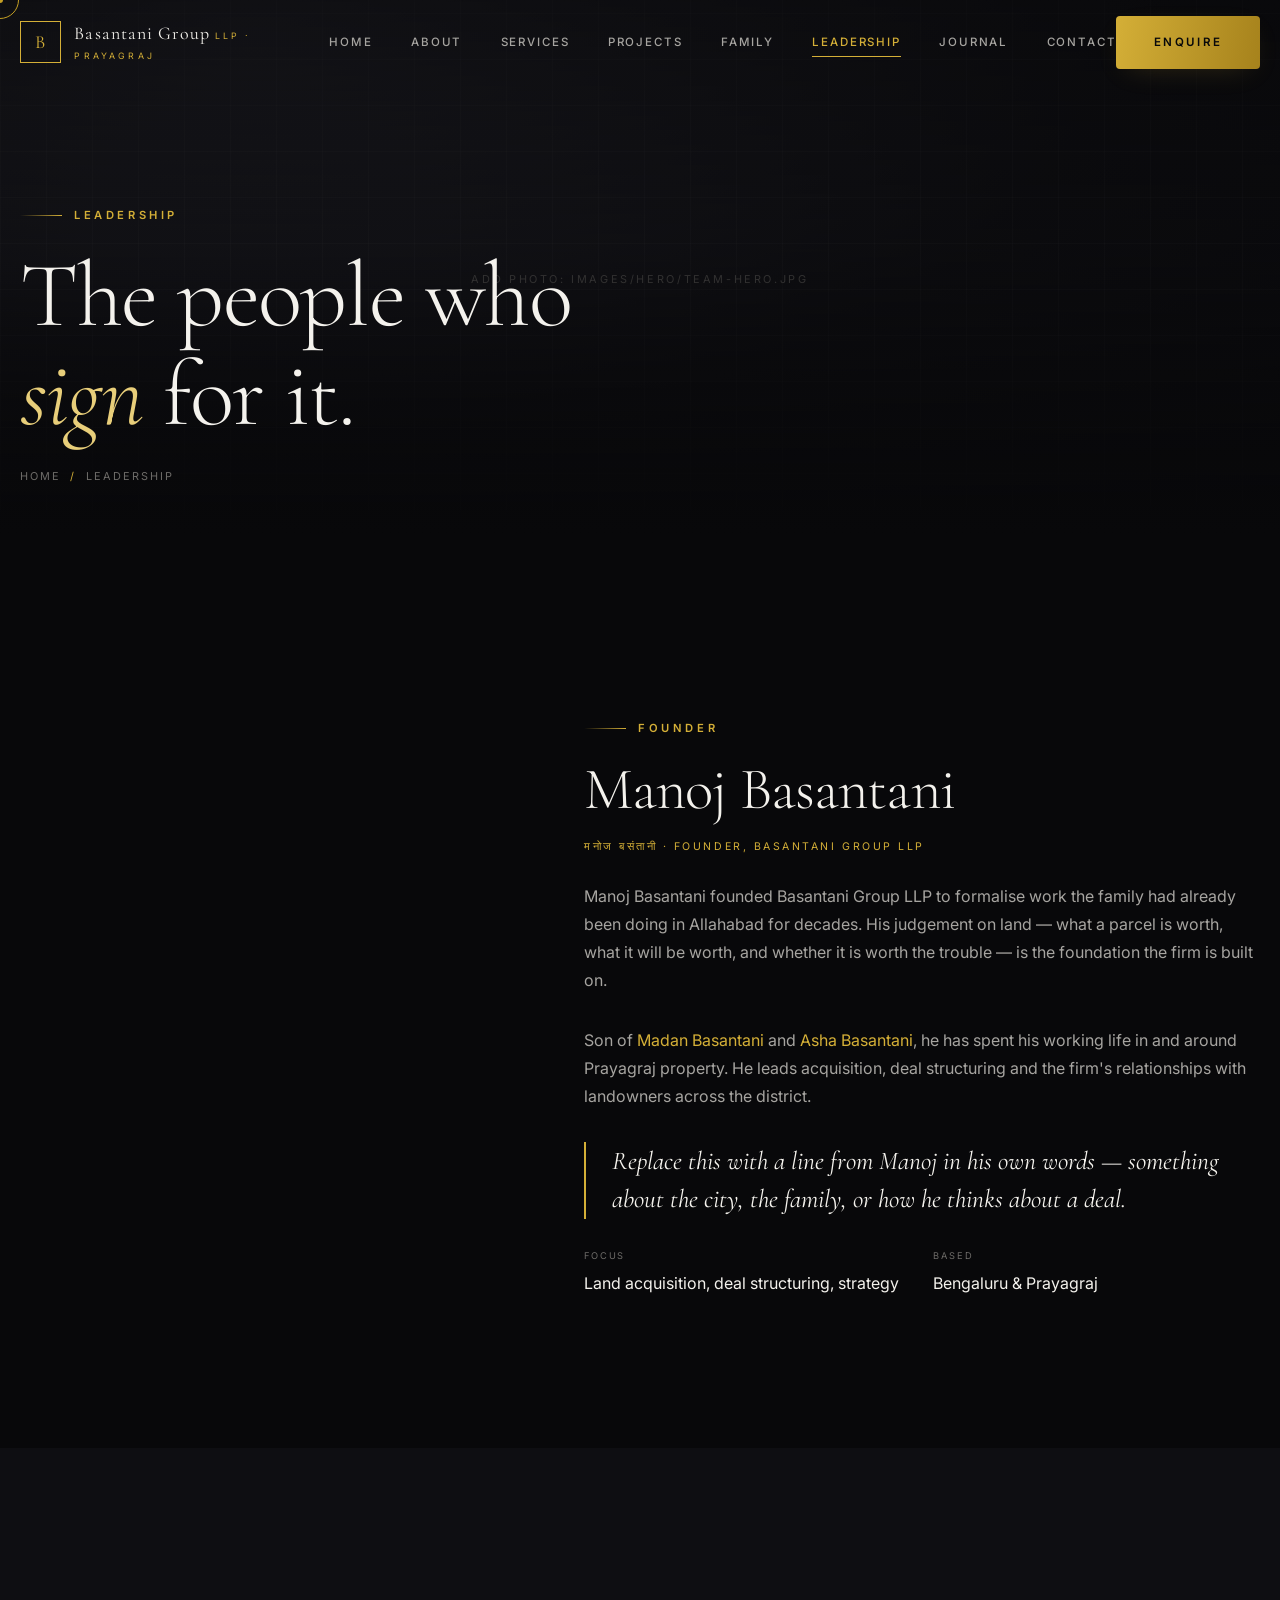
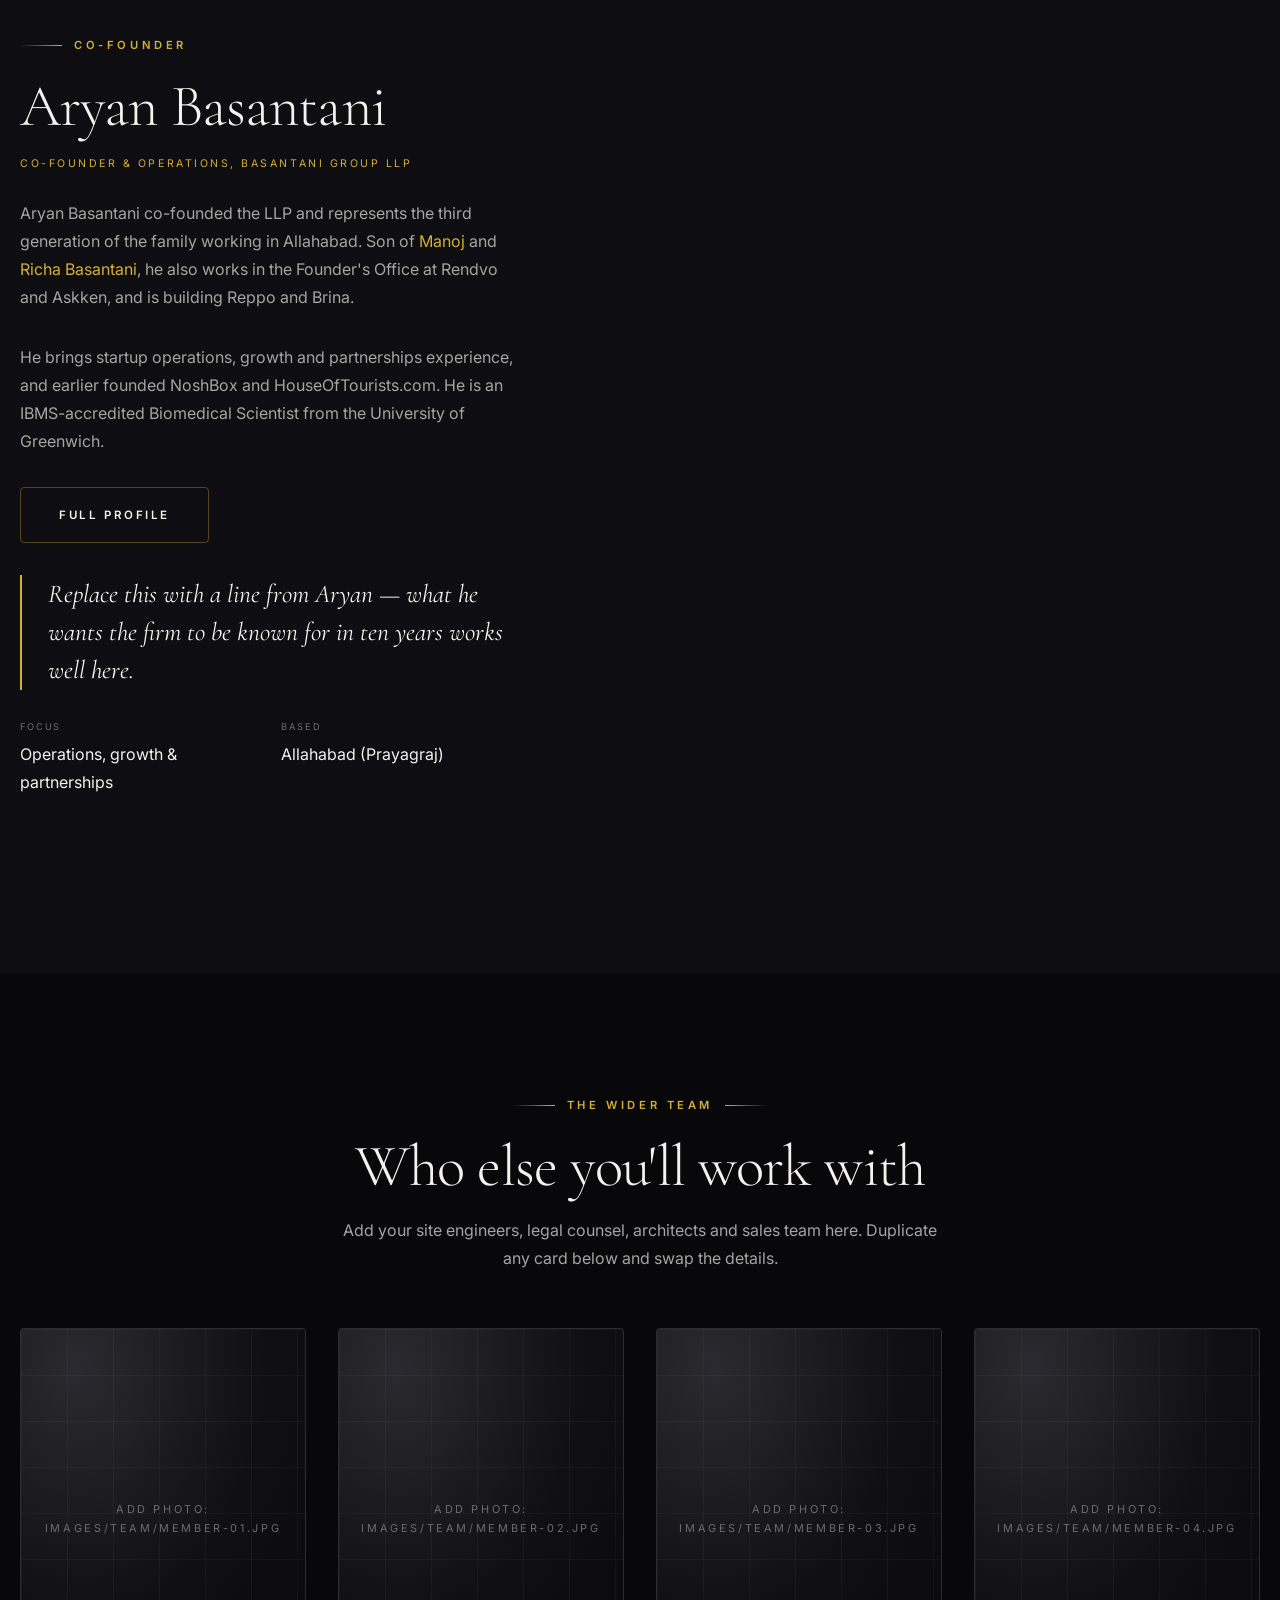
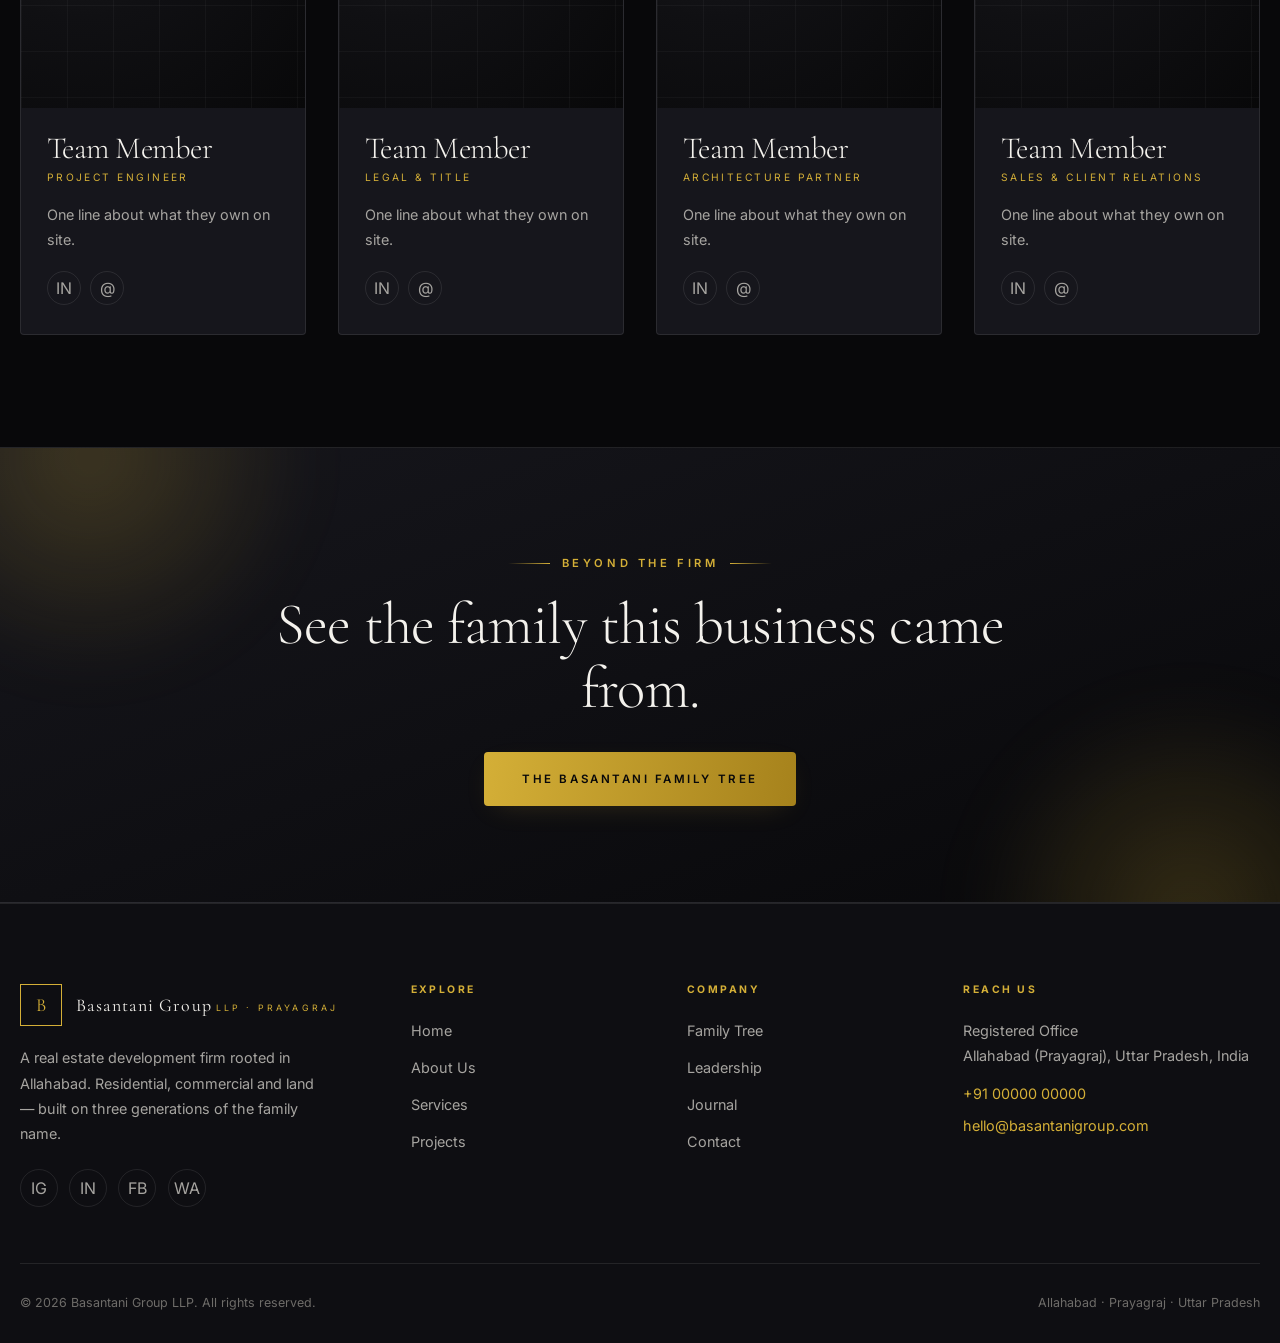
==== commit 39dca188: "Add permanent Aryan profile page (aryan.html) filled from LinkedIn - New aryan.html: current project" ====
--- a/team.html
+++ b/team.html
@@ -114,7 +114,7 @@
           </div>
           <div>
             <span class="k" style="display:block;font-size:0.58rem;letter-spacing:0.2em;text-transform:uppercase;color:var(--text-dim);margin-bottom:0.3rem;">Based</span>
-            <span style="color:var(--text);">Allahabad (Prayagraj)</span>
+            <span style="color:var(--text);">Bengaluru &amp; Prayagraj</span>
           </div>
         </div>
       </div>
@@ -137,18 +137,17 @@
         </p>
 
         <p class="mb-md">
-          Aryan Basantani co-founded the LLP and runs it day to day. He is responsible
-          for operations — project execution, design partnerships, systems, marketing
-          and how the firm presents itself to a generation of buyers who research
-          everything before they call anyone.
+          Aryan Basantani co-founded the LLP and represents the third generation of the
+          family working in Allahabad. Son of <span class="gold">Manoj</span> and
+          <span class="gold">Richa Basantani</span>, he also works in the Founder's Office
+          at Rendvo and Askken, and is building Reppo and Brina.
         </p>
         <p class="mb-md">
-          Son of <span class="gold">Manoj</span> and <span class="gold">Richa
-          Basantani</span>, he represents the third generation of the family working in
-          Allahabad. His remit is to take what his father built on relationships and
-          make it repeatable, documented and scalable — without losing what made it
-          work.
-        </p>
+          He brings startup operations, growth and partnerships experience, and earlier
+          founded NoshBox and HouseOfTourists.com. He is an IBMS-accredited Biomedical
+          Scientist from the University of Greenwich.
+        </p>
+        <p class="mb-md"><a href="aryan.html" class="btn btn-ghost">Full profile</a></p>
 
         <blockquote class="leader-quote">
           Replace this with a line from Aryan — what he wants the firm to be known for
@@ -158,7 +157,7 @@
         <div class="grid grid-2" style="gap:1.4rem;">
           <div>
             <span class="k" style="display:block;font-size:0.58rem;letter-spacing:0.2em;text-transform:uppercase;color:var(--text-dim);margin-bottom:0.3rem;">Focus</span>
-            <span style="color:var(--text);">Operations, execution, design &amp; brand</span>
+            <span style="color:var(--text);">Operations, growth &amp; partnerships</span>
           </div>
           <div>
             <span class="k" style="display:block;font-size:0.58rem;letter-spacing:0.2em;text-transform:uppercase;color:var(--text-dim);margin-bottom:0.3rem;">Based</span>
